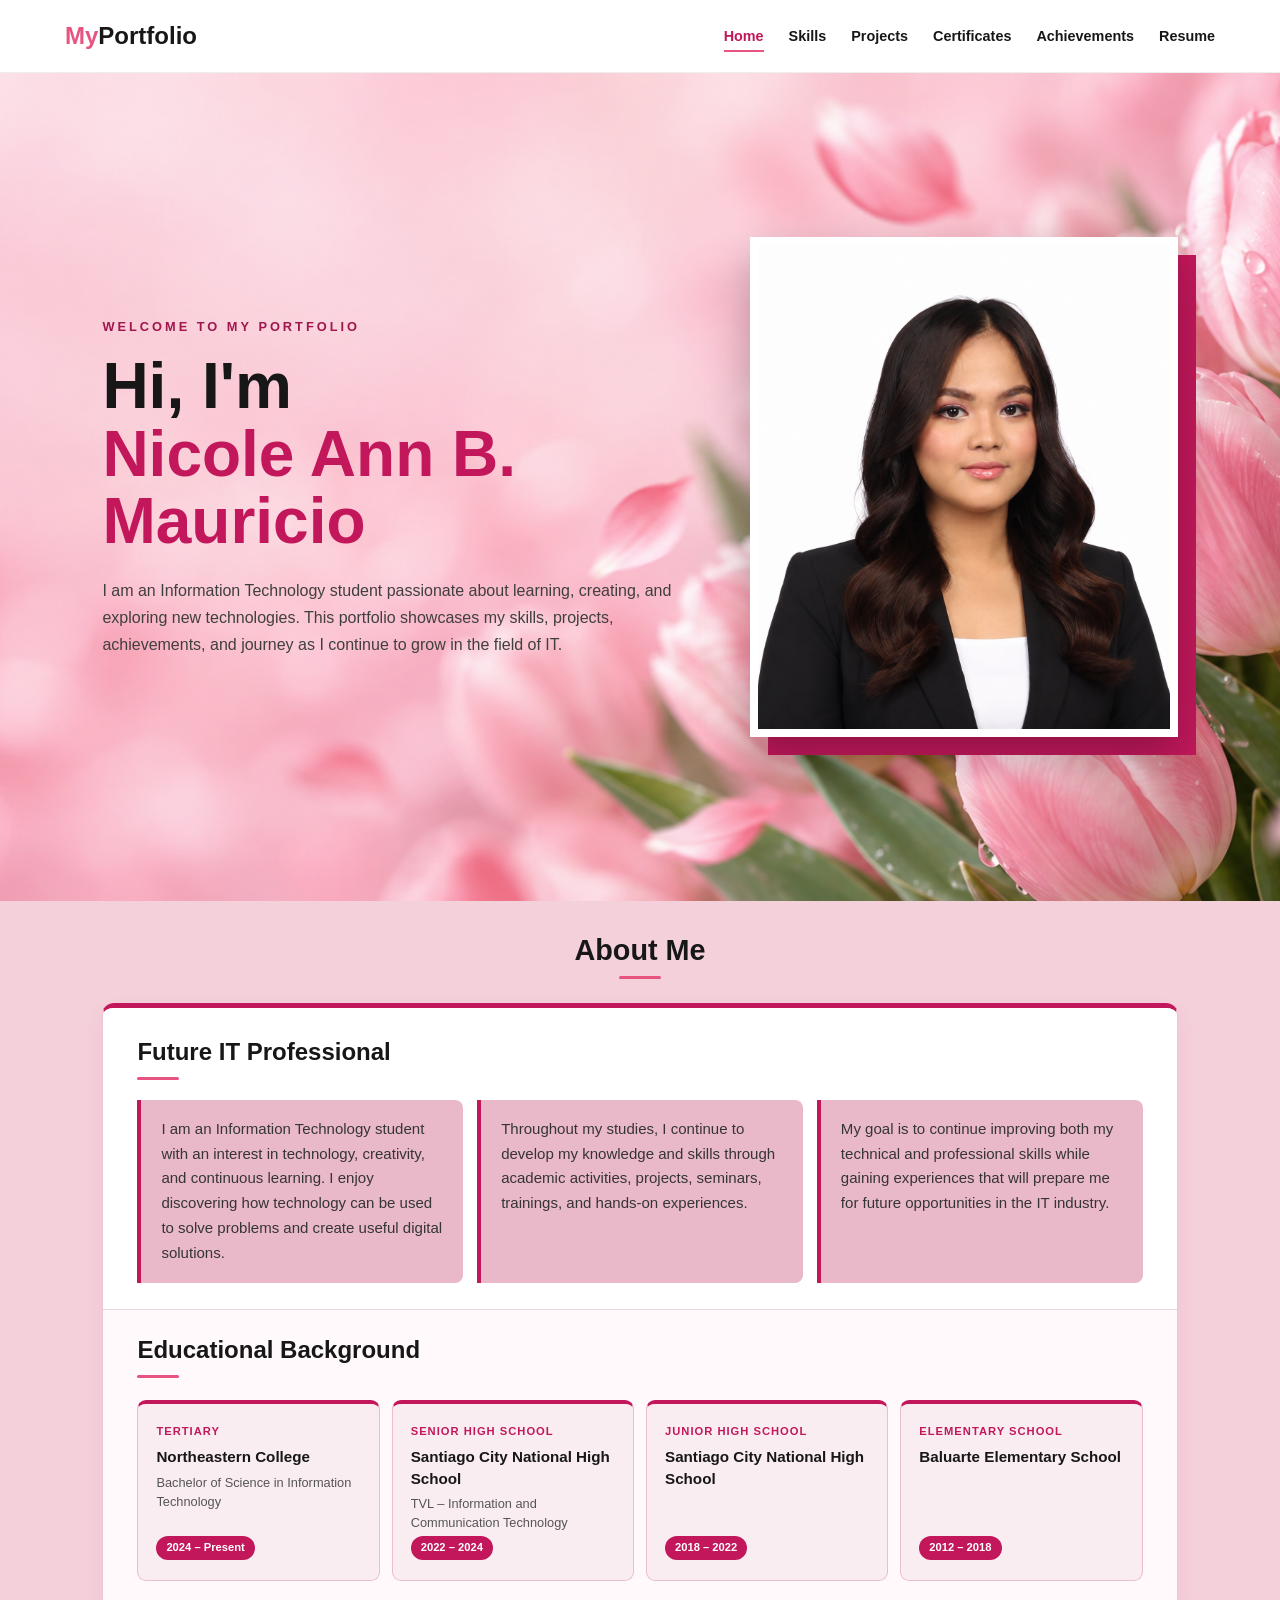
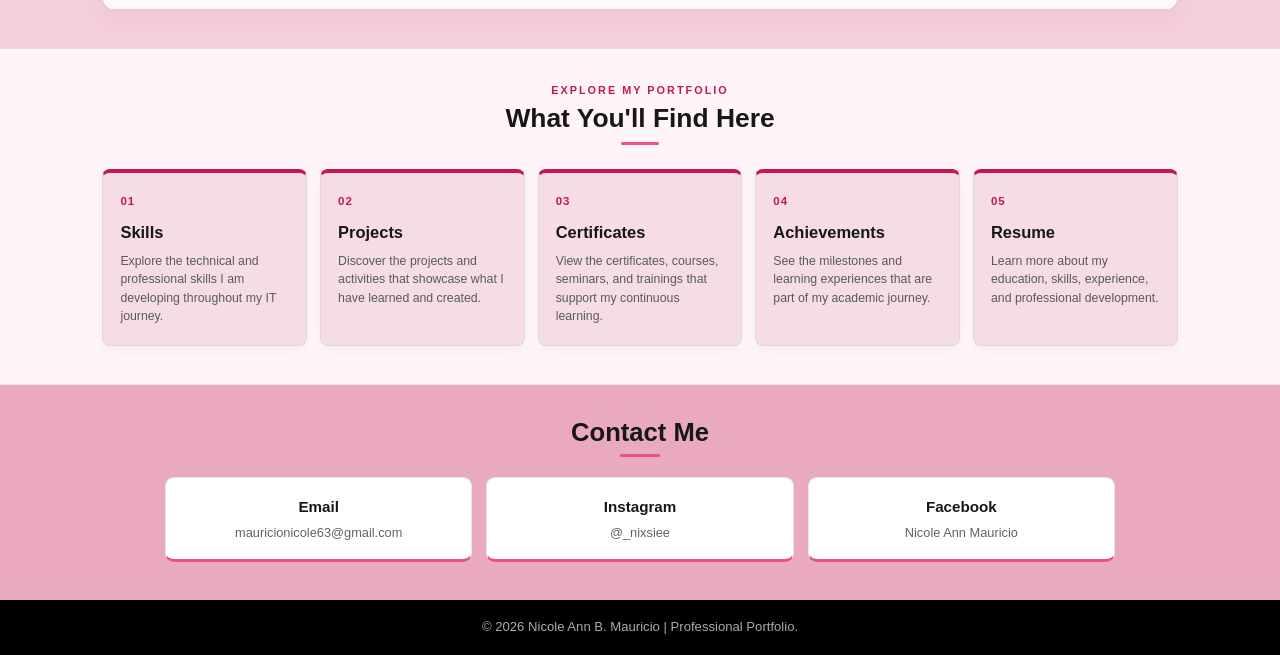
==== index.html @ e2ec1b5c "Add files via upload" ====
<!DOCTYPE html>
<html lang="en">

<head>
    <meta charset="UTF-8">
    <meta name="viewport" content="width=device-width, initial-scale=1.0">
    <title>Portfolio | Nicole Ann B. Mauricio</title>
    <link rel="stylesheet" href="css/index.css">
</head>

<body>

    <header>
        <nav class="navbar">

            <a href="index.html" class="logo">
                <span>My</span>Portfolio
            </a>

            <button
                class="hamburger"
                id="hamburger"
                type="button"
                aria-label="Open navigation menu"
                aria-expanded="false"
                aria-controls="navMenu"
            >
                ☰
            </button>

            <ul class="nav-links" id="navMenu">
                <li><a href="index.html" class="active">Home</a></li>
                <li><a href="skills.html">Skills</a></li>
                <li><a href="projects.html">Projects</a></li>
                <li><a href="certificates.html">Certificates</a></li>
                <li><a href="achievements.html">Achievements</a></li>
                <li><a href="resume.html">Resume</a></li>
            </ul>

        </nav>
    </header>

    <main>

        <section
            class="hero"
            style="background-image: url('images/tulips.png');"
        >

            <div class="hero-container">

                <div class="hero-content">

                    <p class="small-title">
                        WELCOME TO MY PORTFOLIO
                    </p>

                    <h1>
                        Hi, I'm
                        <span>Nicole Ann B. Mauricio</span>
                    </h1>

                    <p class="hero-introduction">
                        I am an Information Technology student
                        passionate about learning, creating, and
                        exploring new technologies. This portfolio
                        showcases my skills, projects, achievements,
                        and journey as I continue to grow in the
                        field of IT.
                    </p>

                </div>

                <div class="hero-photo">

                    <div class="profile-frame">

                        <img
                            src="images/profile.png"
                            alt="Profile photo"
                        >

                    </div>

                </div>

            </div>

        </section>

        <section class="home-about">

            <div class="section-heading">
                <h2>About Me</h2>
            </div>

            <div class="about-container">

                <div class="about-text">

                    <h3>Future IT Professional</h3>

                    <div class="about-description">

                        <p>
                            I am an Information Technology student with an
                            interest in technology, creativity, and continuous
                            learning. I enjoy discovering how technology can be
                            used to solve problems and create useful digital
                            solutions.
                        </p>

                        <p>
                            Throughout my studies, I continue to develop my
                            knowledge and skills through academic activities,
                            projects, seminars, trainings, and hands-on
                            experiences.
                        </p>

                        <p>
                            My goal is to continue improving both my technical
                            and professional skills while gaining experiences
                            that will prepare me for future opportunities in
                            the IT industry.
                        </p>

                    </div>

                </div>

                <div class="educational-background">

                    <h3>Educational Background</h3>

                    <div class="education-grid">

                        <div class="education-item">

                            <span class="year">
                                TERTIARY
                            </span>

                            <h4>
                                Northeastern College
                            </h4>

                            <p>
                                Bachelor of Science in
                                Information Technology
                            </p>

                            <span class="education-year">
                                2024 – Present
                            </span>

                        </div>

                        <div class="education-item">

                            <span class="year">
                                SENIOR HIGH SCHOOL
                            </span>

                            <h4>
                                Santiago City National High School
                            </h4>

                            <p>
                                TVL – Information and
                                Communication Technology
                            </p>

                            <span class="education-year">
                                2022 – 2024
                            </span>

                        </div>

                        <div class="education-item">

                            <span class="year">
                                JUNIOR HIGH SCHOOL
                            </span>

                            <h4>
                                Santiago City National High School
                            </h4>

                            <span class="education-year">
                                2018 – 2022
                            </span>

                        </div>

                        <div class="education-item">

                            <span class="year">
                                ELEMENTARY SCHOOL
                            </span>

                            <h4>
                                Baluarte Elementary School
                            </h4>

                            <span class="education-year">
                                2012 – 2018
                            </span>

                        </div>

                    </div>

                </div>

            </div>

        </section>

        <section class="home-overview">

            <div class="overview-heading">

                <p class="small-title">
                    EXPLORE MY PORTFOLIO
                </p>

                <h2>
                    What You'll Find Here
                </h2>

            </div>

            <div class="overview-container">

                <a
                    href="skills.html"
                    class="overview-card"
                >

                    <span class="overview-number">
                        01
                    </span>

                    <h3>
                        Skills
                    </h3>

                    <p>
                        Explore the technical and professional skills
                        I am developing throughout my IT journey.
                    </p>

                </a>

                <a
                    href="projects.html"
                    class="overview-card"
                >

                    <span class="overview-number">
                        02
                    </span>

                    <h3>
                        Projects
                    </h3>

                    <p>
                        Discover the projects and activities that
                        showcase what I have learned and created.
                    </p>

                </a>

                <a
                    href="certificates.html"
                    class="overview-card"
                >

                    <span class="overview-number">
                        03
                    </span>

                    <h3>
                        Certificates
                    </h3>

                    <p>
                        View the certificates, courses, seminars,
                        and trainings that support my continuous
                        learning.
                    </p>

                </a>

                <a
                    href="achievements.html"
                    class="overview-card"
                >

                    <span class="overview-number">
                        04
                    </span>

                    <h3>
                        Achievements
                    </h3>

                    <p>
                        See the milestones and learning experiences
                        that are part of my academic journey.
                    </p>

                </a>

                <a
                    href="resume.html"
                    class="overview-card"
                >

                    <span class="overview-number">
                        05
                    </span>

                    <h3>
                        Resume
                    </h3>

                    <p>
                        Learn more about my education, skills,
                        experience, and professional development.
                    </p>

                </a>

            </div>

        </section>

        <section class="home-contact">

            <div class="contact-heading">

                <h2>
                    Contact Me
                </h2>

            </div>

            <div class="contact-container">

                <a
                    href="mailto:mauricionicole63@gmail.com"
                    class="contact-card"
                >

                    <strong>
                        Email
                    </strong>

                    <span>
                        mauricionicole63@gmail.com
                    </span>

                </a>

                <a
                    href="https://www.instagram.com/_nixsiee/"
                    target="_blank"
                    rel="noopener noreferrer"
                    class="contact-card"
                >

                    <strong>
                        Instagram
                    </strong>

                    <span>
                        @_nixsiee
                    </span>

                </a>

                <a
                    href="https://www.facebook.com/"
                    target="_blank"
                    rel="noopener noreferrer"
                    class="contact-card"
                >

                    <strong>
                        Facebook
                    </strong>

                    <span>
                        Nicole Ann Mauricio
                    </span>

                </a>

            </div>

        </section>

    </main>

    <footer>

        <p>
            © 2026 Nicole Ann B. Mauricio | Professional Portfolio.
        </p>

    </footer>

    <script src="js/script.js"></script>

</body>

</html>
---- css/index.css ----
* {
    margin: 0;
    padding: 0;
    box-sizing: border-box;
}

html {
    scroll-behavior: smooth;
}

body {
    min-height: 100vh;
    display: flex;
    flex-direction: column;
    font-family: Arial, Helvetica, sans-serif;
    background: #FFFFFF;
    color: #171717;
    line-height: 1.7;
}

main {
    flex: 1;
}

a {
    color: inherit;
    text-decoration: none;
}

img {
    max-width: 100%;
}

header {
    position: sticky;
    top: 0;
    z-index: 9999;
    background: #FFFFFF;
    border-bottom: 1px solid #EEEEEE;
}

.navbar {
    width: 100%;
    max-width: 1200px;
    min-height: 72px;
    margin: 0 auto;
    padding: 0 25px;
    display: flex;
    justify-content: space-between;
    align-items: center;
    position: relative;
}

.logo {
    color: #171717;
    font-size: 1.5rem;
    font-weight: 800;
    white-space: nowrap;
}

.logo span {
    color: #E75480;
}

.nav-links {
    list-style: none;
    display: flex;
    align-items: center;
    gap: 25px;
}

.nav-links li {
    list-style: none;
}

.nav-links a {
    position: relative;
    color: #171717;
    font-size: 0.9rem;
    font-weight: 600;
    transition: color 0.3s ease;
}

.nav-links a:hover,
.nav-links a.active {
    color: #C2185B;
}

.nav-links a.active::after {
    content: "";
    position: absolute;
    left: 0;
    right: 0;
    bottom: -8px;
    height: 2px;
    background: #E75480;
}

.hamburger {
    display: none;
    position: relative;
    z-index: 10001;
    padding: 8px 10px;
    background: transparent;
    border: none;
    color: #171717;
    font-size: 30px;
    line-height: 1;
    cursor: pointer;
}

.hamburger:hover {
    color: #E75480;
}

.hero {
    min-height: calc(100vh - 72px);
    display: flex;
    align-items: center;
    padding: 60px 8%;
    position: relative;
    overflow: hidden;
    background-size: cover;
    background-position: center;
    background-repeat: no-repeat;
}

.hero-container {
    width: 100%;
    max-width: 1400px;
    margin: 0 auto;
    display: grid;
    grid-template-columns: minmax(0, 1.15fr) minmax(320px, 0.85fr);
    align-items: center;
    gap: 70px;
}

.hero-content {
    width: 100%;
    max-width: 700px;
}

.small-title {
    color: #9E174D;
    font-size: 0.8rem;
    font-weight: 800;
    letter-spacing: 3px;
    margin-bottom: 16px;
}

.hero h1 {
    color: #171717;
    font-size: clamp(3rem, 5vw, 5rem);
    line-height: 1.05;
}

.hero h1 span {
    display: block;
    color: #C2185B;
}

.hero-introduction {
    width: 100%;
    max-width: 600px;
    margin-top: 22px;
    color: #3F3F3F;
    font-size: 1rem;
    line-height: 1.7;
}

.hero-photo {
    width: 100%;
    display: flex;
    justify-content: flex-end;
    align-items: center;
}

.profile-frame {
    width: 100%;
    max-width: 430px;
    height: 500px;
    position: relative;
    z-index: 1;
}

.profile-frame::before {
    content: "";
    position: absolute;
    width: 100%;
    height: 100%;
    top: 18px;
    left: 18px;
    background: #C2185B;
    z-index: -1;
}

.profile-frame img {
    width: 100%;
    height: 100%;
    display: block;
    object-fit: cover;
    object-position: center;
    background: #FFFFFF;
    border: 8px solid #FFFFFF;
    box-shadow: 0 18px 40px rgba(0, 0, 0, 0.25);
}

.section-heading {
    max-width: 750px;
    margin: 0 auto 40px;
    text-align: center;
}

.section-heading > p:first-child {
    color: #E75480;
    font-size: 0.75rem;
    font-weight: 800;
    letter-spacing: 2px;
}

.section-heading h2 {
    color: #171717;
    font-size: 1.8rem;
    margin: 5px 0 12px;
}

.section-heading h2::after {
    content: "";
    display: block;
    width: 48px;
    height: 3px;
    margin: 10px auto 0;
    background: #E75480;
    border-radius: 10px;
}

.section-description {
    color: #6B6B6B;
}

.home-about,
.home-overview,
.home-contact {
    width: 100%;
    padding: 32px 8% 38px;
}

.home-about {
    background: #F4D0DB;
}

.home-about .section-heading {
    margin: 0 auto 24px;
}

.home-about .section-heading h2 {
    margin: 0;
    color: #171717;
    font-size: 1.8rem;
    line-height: 1.2;
}

.home-about .section-heading h2::after {
    width: 42px;
    height: 3px;
    margin: 8px auto 0;
}

.about-container {
    width: 100%;
    max-width: 1400px;
    margin: 0 auto;
    overflow: hidden;
    background: #FFFFFF;
    border: 1px solid #E8C8D4;
    border-top: 5px solid #C2185B;
    border-radius: 12px;
    box-shadow: 0 8px 22px rgba(194, 24, 91, 0.06);
}

.about-text {
    width: 100%;
    margin: 0;
    padding: 28px 34px 26px;
    background: #FFFFFF;
    border: none;
    border-radius: 0;
    box-shadow: none;
}

.about-text h3 {
    position: relative;
    margin: 0 0 20px;
    padding-bottom: 13px;
    color: #171717;
    font-size: 1.5rem;
    font-weight: 700;
    line-height: 1.3;
}

.about-text h3::after {
    content: "";
    position: absolute;
    left: 0;
    bottom: 0;
    width: 42px;
    height: 3px;
    background: #E75480;
    border-radius: 10px;
}

.about-description {
    width: 100%;
    display: grid;
    grid-template-columns: repeat(3, minmax(0, 1fr));
    gap: 14px;
    align-items: stretch;
}

.about-description p {
    width: 100%;
    min-width: 0;
    min-height: 132px;
    margin: 0;
    padding: 17px 20px;
    background: #E9B8C9;
    color: #353535;
    border-left: 4px solid #C2185B;
    border-radius: 0 8px 8px 0;
    font-size: 0.94rem;
    line-height: 1.65;
}

.educational-background {
    width: 100%;
    margin: 0;
    padding: 24px 34px 28px;
    background: #FFF9FB;
    border: none;
    border-top: 1px solid #E8D8DE;
    border-radius: 0;
    box-shadow: none;
}

.educational-background > h3 {
    position: relative;
    margin: 0 0 22px;
    padding-bottom: 13px;
    color: #171717;
    font-size: 1.5rem;
    font-weight: 700;
    line-height: 1.3;
}

.educational-background > h3::after {
    content: "";
    position: absolute;
    left: 0;
    bottom: 0;
    width: 42px;
    height: 3px;
    background: #E75480;
    border-radius: 10px;
}

.education-grid {
    width: 100%;
    display: grid;
    grid-template-columns: repeat(4, minmax(0, 1fr));
    gap: 12px;
}

.education-item {
    min-width: 0;
    min-height: 175px;
    padding: 20px 18px;
    display: flex;
    flex-direction: column;
    background: #FAEDF1;
    border: 1px solid #EABFCC;
    border-top: 4px solid #C2185B;
    border-radius: 9px;
    transition:
        transform 0.3s ease,
        border-color 0.3s ease,
        box-shadow 0.3s ease;
}

.education-item:hover {
    transform: translateY(-3px);
    background: #F7E1E8;
    border-color: #E75480;
    border-top-color: #C2185B;
    box-shadow: 0 8px 18px rgba(194, 24, 91, 0.08);
}

.education-item .year {
    display: block;
    margin: 0 0 7px;
    color: #C2185B;
    font-size: 0.7rem;
    font-weight: 800;
    letter-spacing: 1px;
    line-height: 1.4;
}

.education-item h4 {
    margin: 0 0 5px;
    color: #171717;
    font-size: 0.95rem;
    font-weight: 700;
    line-height: 1.4;
}

.education-item p {
    margin: 0 0 4px;
    color: #555555;
    font-size: 0.8rem;
    line-height: 1.5;
}

.education-item .education-year {
    display: inline-block;
    align-self: flex-start;
    margin-top: auto;
    padding: 4px 10px;
    background: #C2185B;
    color: #FFFFFF;
    border-radius: 20px;
    font-size: 0.7rem;
    font-weight: 700;
    line-height: 1.4;
}

.home-overview {
    background: #FFF4F7;
    border-top: 1px solid #E6E1E3;
    border-bottom: 1px solid #E6E1E3;
}

.overview-heading {
    max-width: 650px;
    margin: 0 auto 24px;
    text-align: center;
}

.overview-heading .small-title {
    margin-bottom: 3px;
    color: #C2185B;
    font-size: 0.68rem;
    font-weight: 800;
    letter-spacing: 2px;
}

.overview-heading h2 {
    margin: 0;
    color: #171717;
    font-size: 1.65rem;
    line-height: 1.2;
}

.overview-heading h2::after {
    content: "";
    display: block;
    width: 38px;
    height: 3px;
    margin: 8px auto 0;
    background: #E75480;
    border-radius: 10px;
}

.overview-heading > p:last-child {
    margin-top: 9px;
    color: #5C5C5C;
    font-size: 0.84rem;
    line-height: 1.5;
}

.overview-container {
    width: 100%;
    max-width: 1300px;
    margin: 0 auto;
    display: grid;
    grid-template-columns: repeat(5, minmax(0, 1fr));
    gap: 13px;
}

.overview-card {
    min-width: 0;
    min-height: 155px;
    padding: 19px 17px;
    display: flex;
    flex-direction: column;
    background: #F6DCE4;
    border: 1px solid #DDD8DA;
    border-top: 4px solid #C2185B;
    border-radius: 8px;
    box-shadow: 0 4px 12px rgba(0, 0, 0, 0.035);
    transition:
        transform 0.3s ease,
        box-shadow 0.3s ease,
        border-color 0.3s ease;
}

.overview-card:hover {
    transform: translateY(-4px);
    border-color: #D5A0B4;
    border-top-color: #9E174D;
    box-shadow: 0 8px 18px rgba(0, 0, 0, 0.08);
}

.overview-number {
    display: block;
    margin-bottom: 6px;
    color: #C2185B;
    font-size: 0.72rem;
    font-weight: 800;
    letter-spacing: 1px;
}

.overview-card h3 {
    margin: 0 0 6px;
    color: #171717;
    font-size: 1.03rem;
}

.overview-card p {
    margin: 0;
    color: #5A5A5A;
    font-size: 0.77rem;
    line-height: 1.5;
}

.home-contact {
    background: #E9A9BE;
}

.contact-heading {
    max-width: 750px;
    margin: 0 auto 20px;
    text-align: center;
}

.contact-heading h2 {
    color: #171717;
    margin: 0;
    font-size: 1.6rem;
    line-height: 1.2;
}

.contact-heading h2::after {
    content: "";
    display: block;
    width: 40px;
    height: 3px;
    margin: 7px auto;
    background: #E75480;
    border-radius: 10px;
}

.contact-heading .section-description {
    margin: 0;
    color: #6B6B6B;
    font-size: 0.88rem;
    line-height: 1.5;
}

.contact-container {
    width: 100%;
    max-width: 950px;
    margin: 0 auto;
    display: grid;
    grid-template-columns: repeat(3, 1fr);
    gap: 14px;
}

.contact-card {
    min-height: 85px;
    padding: 14px 16px;
    display: flex;
    flex-direction: column;
    justify-content: center;
    align-items: center;
    background: #FFFFFF;
    border: 1px solid #E5E5E5;
    border-bottom: 3px solid #E75480;
    border-radius: 9px;
    text-align: center;
    transition:
        transform 0.3s ease,
        border-color 0.3s ease,
        box-shadow 0.3s ease,
        background 0.3s ease;
}

.contact-card:hover {
    transform: translateY(-3px);
    background: #FFF9FB;
    border-color: #E75480;
    box-shadow: 0 7px 16px rgba(0, 0, 0, 0.07);
}

.contact-card strong {
    display: block;
    margin-bottom: 3px;
    color: #171717;
    font-size: 0.95rem;
}

.contact-card span {
    color: #626262;
    font-size: 0.8rem;
    overflow-wrap: anywhere;
}

footer {
    padding: 16px 8%;
    display: flex;
    justify-content: center;
    align-items: center;
    background: #000000;
    color: #AAAAAA;
    font-size: 0.82rem;
    text-align: center;
}

@media (max-width: 1100px) {
    .overview-container {
        max-width: 900px;
        grid-template-columns: repeat(3, 1fr);
    }

    .education-grid {
        grid-template-columns: repeat(2, minmax(0, 1fr));
    }
}

@media (max-width: 900px) {
    .hamburger {
        display: block;
    }

    .nav-links {
        display: none;
        position: absolute;
        top: 72px;
        left: 0;
        width: 100%;
        background: #FFFFFF;
        flex-direction: column;
        align-items: stretch;
        gap: 0;
        z-index: 10000;
        border-top: 1px solid #EEEEEE;
        box-shadow: 0 10px 20px rgba(0, 0, 0, 0.12);
    }

    .nav-links.show {
        display: flex;
    }

    .nav-links li {
        width: 100%;
    }

    .nav-links a {
        display: block;
        width: 100%;
        padding: 15px 25px;
        border-bottom: 1px solid #EEEEEE;
    }

    .nav-links a:hover,
    .nav-links a.active {
        padding-left: 32px;
        background: #FDE8EF;
        color: #C2185B;
    }

    .nav-links a.active::after {
        display: none;
    }

    .hero {
        min-height: auto;
        padding: 55px 7%;
    }

    .hero-container {
        grid-template-columns: 1fr;
        gap: 45px;
    }

    .hero-photo {
        justify-content: center;
    }

    .profile-frame {
        max-width: 380px;
        height: 440px;
    }

    .home-about,
    .home-overview,
    .home-contact {
        padding: 30px 6% 34px;
    }

    .overview-container {
        grid-template-columns: repeat(2, 1fr);
    }

    .contact-container {
        max-width: 700px;
    }
}

@media (max-width: 700px) {
    .about-description {
        grid-template-columns: 1fr;
    }

    .about-description p {
        min-height: auto;
    }

    .education-grid {
        grid-template-columns: 1fr;
    }
}

@media (max-width: 650px) {
    .navbar {
        padding: 0 20px;
    }

    .logo {
        font-size: 1.3rem;
    }

    .hero {
        padding: 50px 6%;
    }

    .hero-container {
        gap: 35px;
    }

    .small-title {
        font-size: 0.7rem;
        letter-spacing: 2px;
        margin-bottom: 12px;
    }

    .hero h1 {
        font-size: 2.8rem;
    }

    .hero-introduction {
        max-width: 100%;
        margin-top: 18px;
        font-size: 0.9rem;
        line-height: 1.6;
    }

    .hero-photo {
        justify-content: center;
        padding-right: 10px;
        padding-bottom: 10px;
    }

    .profile-frame {
        max-width: 300px;
        height: 350px;
    }

    .profile-frame::before {
        top: 10px;
        left: 10px;
    }

    .profile-frame img {
        border-width: 6px;
    }

    .home-about,
    .home-overview,
    .home-contact {
        padding: 27px 6% 30px;
    }

    .home-about .section-heading {
        margin-bottom: 18px;
    }

    .about-text {
        padding: 22px 20px;
    }

    .educational-background {
        padding: 22px 20px 24px;
    }

    .overview-container {
        grid-template-columns: 1fr;
    }

    .contact-container {
        grid-template-columns: 1fr;
    }
}
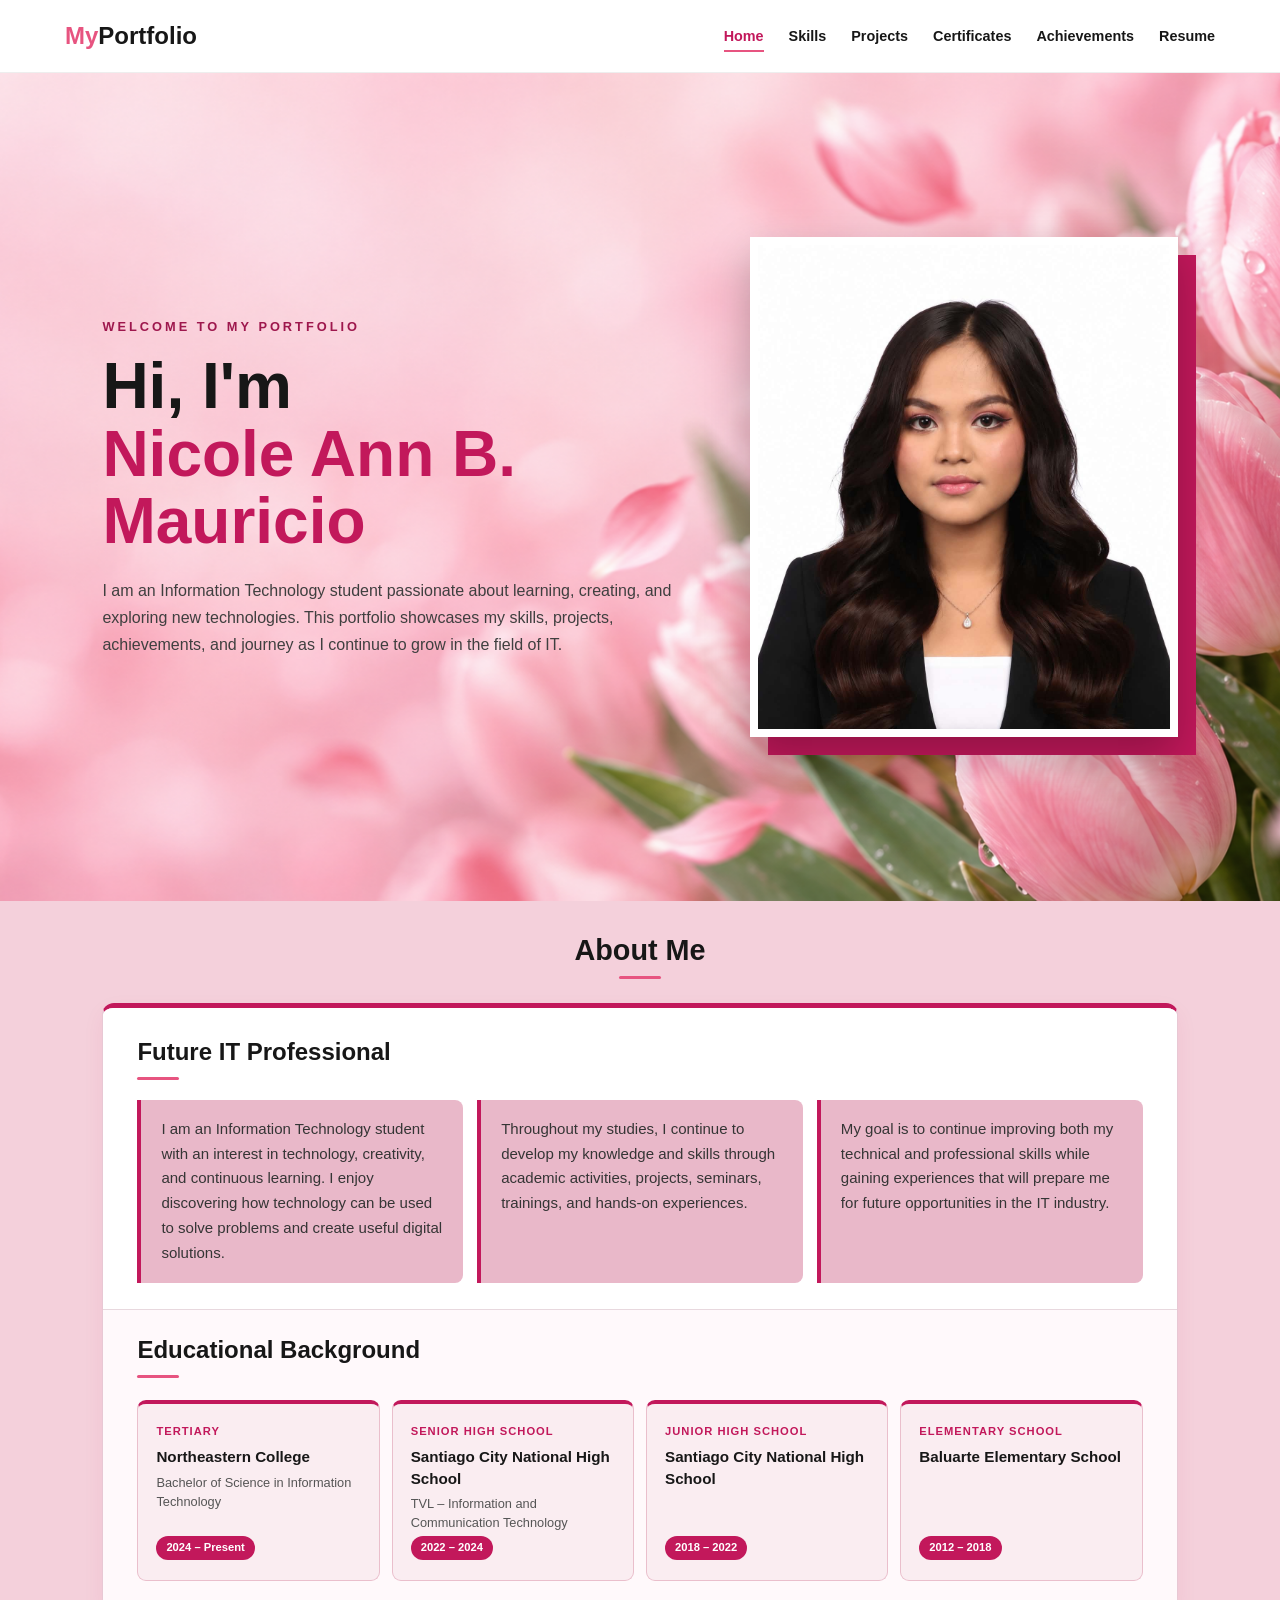
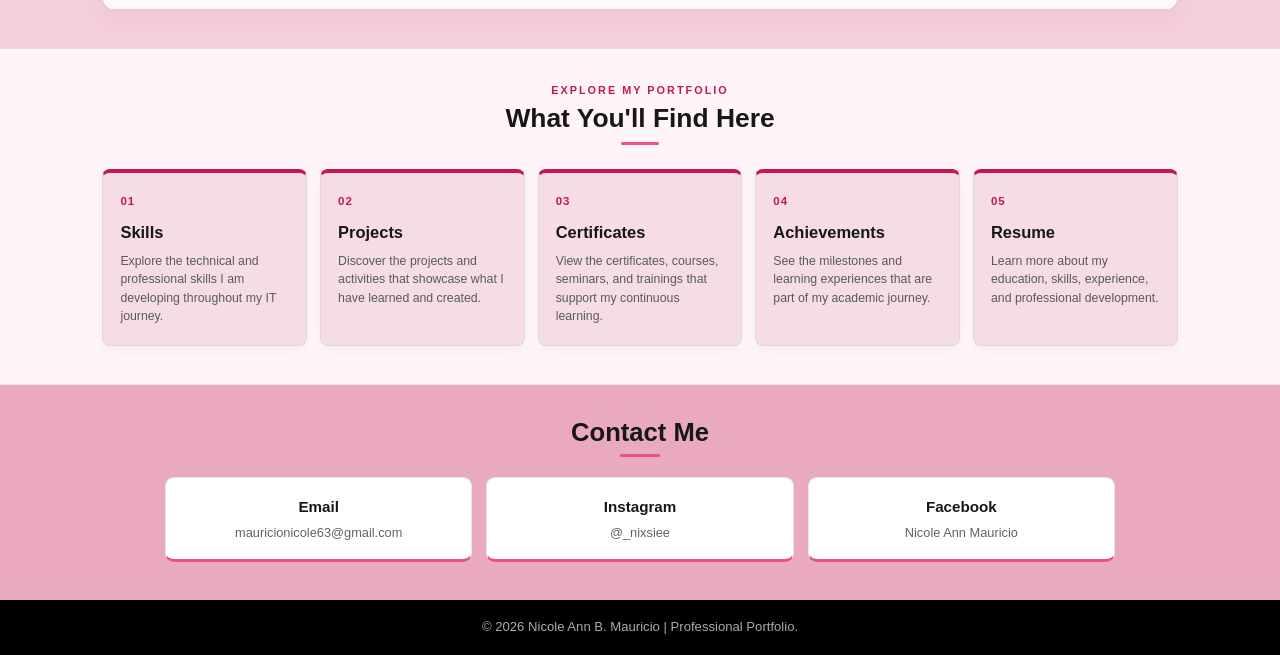
==== commit f90cd3b5: "Add files via upload" ====
--- a/index.html
+++ b/index.html
@@ -76,7 +76,7 @@
                     <div class="profile-frame">
 
                         <img
-                            src="images/profile.png"
+                            src="images/profile.jpg"
                             alt="Profile photo"
                         >
 
@@ -382,7 +382,7 @@
                 </a>
 
                 <a
-                    href="https://www.facebook.com/"
+                    href="https://www.facebook.com/nixsieee/"
                     target="_blank"
                     rel="noopener noreferrer"
                     class="contact-card"
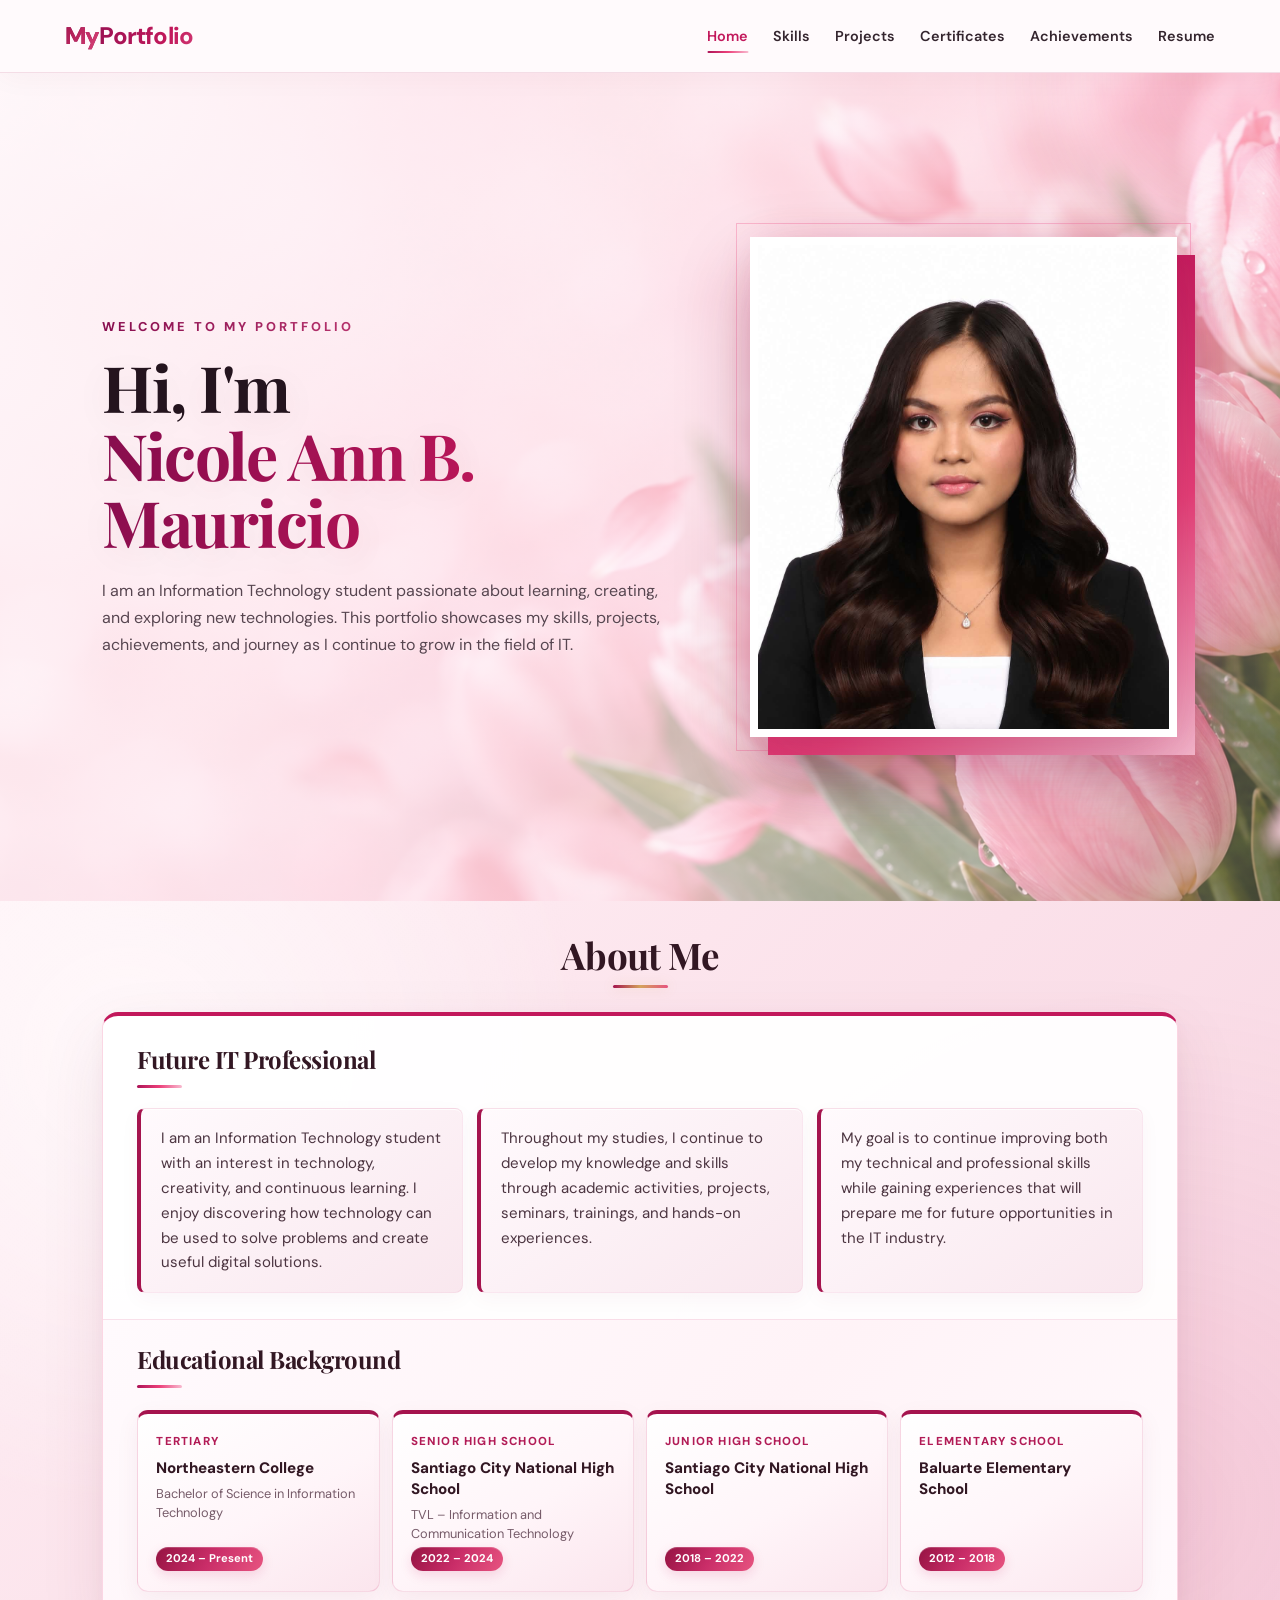
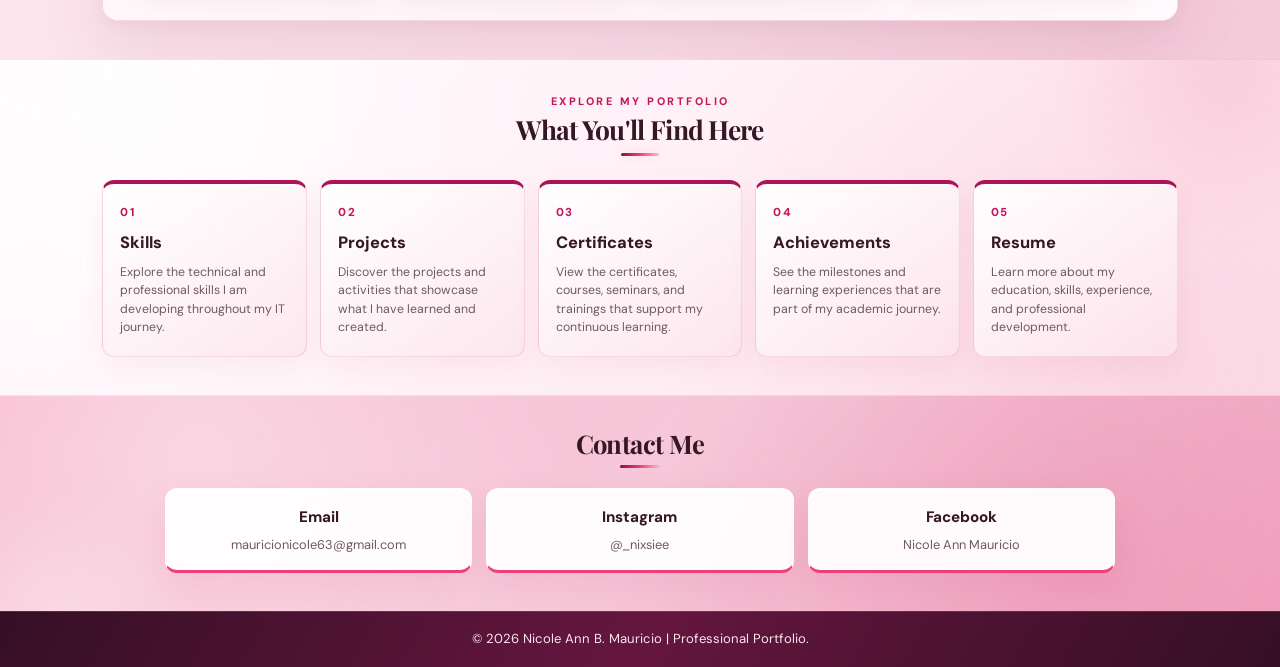
==== commit a8f121e3: "Add files via upload" ====
--- a/index.html
+++ b/index.html
@@ -1,419 +1,420 @@
-<!DOCTYPE html>
-<html lang="en">
-
-<head>
-    <meta charset="UTF-8">
-    <meta name="viewport" content="width=device-width, initial-scale=1.0">
-    <title>Portfolio | Nicole Ann B. Mauricio</title>
-    <link rel="stylesheet" href="css/index.css">
-</head>
-
-<body>
-
-    <header>
-        <nav class="navbar">
-
-            <a href="index.html" class="logo">
-                <span>My</span>Portfolio
-            </a>
-
-            <button
-                class="hamburger"
-                id="hamburger"
-                type="button"
-                aria-label="Open navigation menu"
-                aria-expanded="false"
-                aria-controls="navMenu"
-            >
-                ☰
-            </button>
-
-            <ul class="nav-links" id="navMenu">
-                <li><a href="index.html" class="active">Home</a></li>
-                <li><a href="skills.html">Skills</a></li>
-                <li><a href="projects.html">Projects</a></li>
-                <li><a href="certificates.html">Certificates</a></li>
-                <li><a href="achievements.html">Achievements</a></li>
-                <li><a href="resume.html">Resume</a></li>
-            </ul>
-
-        </nav>
-    </header>
-
-    <main>
-
-        <section
-            class="hero"
-            style="background-image: url('images/tulips.png');"
-        >
-
-            <div class="hero-container">
-
-                <div class="hero-content">
-
-                    <p class="small-title">
-                        WELCOME TO MY PORTFOLIO
-                    </p>
-
-                    <h1>
-                        Hi, I'm
-                        <span>Nicole Ann B. Mauricio</span>
-                    </h1>
-
-                    <p class="hero-introduction">
-                        I am an Information Technology student
-                        passionate about learning, creating, and
-                        exploring new technologies. This portfolio
-                        showcases my skills, projects, achievements,
-                        and journey as I continue to grow in the
-                        field of IT.
-                    </p>
-
-                </div>
-
-                <div class="hero-photo">
-
-                    <div class="profile-frame">
-
-                        <img
-                            src="images/profile.jpg"
-                            alt="Profile photo"
-                        >
-
-                    </div>
-
-                </div>
-
-            </div>
-
-        </section>
-
-        <section class="home-about">
-
-            <div class="section-heading">
-                <h2>About Me</h2>
-            </div>
-
-            <div class="about-container">
-
-                <div class="about-text">
-
-                    <h3>Future IT Professional</h3>
-
-                    <div class="about-description">
-
-                        <p>
-                            I am an Information Technology student with an
-                            interest in technology, creativity, and continuous
-                            learning. I enjoy discovering how technology can be
-                            used to solve problems and create useful digital
-                            solutions.
-                        </p>
-
-                        <p>
-                            Throughout my studies, I continue to develop my
-                            knowledge and skills through academic activities,
-                            projects, seminars, trainings, and hands-on
-                            experiences.
-                        </p>
-
-                        <p>
-                            My goal is to continue improving both my technical
-                            and professional skills while gaining experiences
-                            that will prepare me for future opportunities in
-                            the IT industry.
-                        </p>
-
-                    </div>
-
-                </div>
-
-                <div class="educational-background">
-
-                    <h3>Educational Background</h3>
-
-                    <div class="education-grid">
-
-                        <div class="education-item">
-
-                            <span class="year">
-                                TERTIARY
-                            </span>
-
-                            <h4>
-                                Northeastern College
-                            </h4>
-
-                            <p>
-                                Bachelor of Science in
-                                Information Technology
-                            </p>
-
-                            <span class="education-year">
-                                2024 – Present
-                            </span>
-
-                        </div>
-
-                        <div class="education-item">
-
-                            <span class="year">
-                                SENIOR HIGH SCHOOL
-                            </span>
-
-                            <h4>
-                                Santiago City National High School
-                            </h4>
-
-                            <p>
-                                TVL – Information and
-                                Communication Technology
-                            </p>
-
-                            <span class="education-year">
-                                2022 – 2024
-                            </span>
-
-                        </div>
-
-                        <div class="education-item">
-
-                            <span class="year">
-                                JUNIOR HIGH SCHOOL
-                            </span>
-
-                            <h4>
-                                Santiago City National High School
-                            </h4>
-
-                            <span class="education-year">
-                                2018 – 2022
-                            </span>
-
-                        </div>
-
-                        <div class="education-item">
-
-                            <span class="year">
-                                ELEMENTARY SCHOOL
-                            </span>
-
-                            <h4>
-                                Baluarte Elementary School
-                            </h4>
-
-                            <span class="education-year">
-                                2012 – 2018
-                            </span>
-
-                        </div>
-
-                    </div>
-
-                </div>
-
-            </div>
-
-        </section>
-
-        <section class="home-overview">
-
-            <div class="overview-heading">
-
-                <p class="small-title">
-                    EXPLORE MY PORTFOLIO
-                </p>
-
-                <h2>
-                    What You'll Find Here
-                </h2>
-
-            </div>
-
-            <div class="overview-container">
-
-                <a
-                    href="skills.html"
-                    class="overview-card"
-                >
-
-                    <span class="overview-number">
-                        01
-                    </span>
-
-                    <h3>
-                        Skills
-                    </h3>
-
-                    <p>
-                        Explore the technical and professional skills
-                        I am developing throughout my IT journey.
-                    </p>
-
-                </a>
-
-                <a
-                    href="projects.html"
-                    class="overview-card"
-                >
-
-                    <span class="overview-number">
-                        02
-                    </span>
-
-                    <h3>
-                        Projects
-                    </h3>
-
-                    <p>
-                        Discover the projects and activities that
-                        showcase what I have learned and created.
-                    </p>
-
-                </a>
-
-                <a
-                    href="certificates.html"
-                    class="overview-card"
-                >
-
-                    <span class="overview-number">
-                        03
-                    </span>
-
-                    <h3>
-                        Certificates
-                    </h3>
-
-                    <p>
-                        View the certificates, courses, seminars,
-                        and trainings that support my continuous
-                        learning.
-                    </p>
-
-                </a>
-
-                <a
-                    href="achievements.html"
-                    class="overview-card"
-                >
-
-                    <span class="overview-number">
-                        04
-                    </span>
-
-                    <h3>
-                        Achievements
-                    </h3>
-
-                    <p>
-                        See the milestones and learning experiences
-                        that are part of my academic journey.
-                    </p>
-
-                </a>
-
-                <a
-                    href="resume.html"
-                    class="overview-card"
-                >
-
-                    <span class="overview-number">
-                        05
-                    </span>
-
-                    <h3>
-                        Resume
-                    </h3>
-
-                    <p>
-                        Learn more about my education, skills,
-                        experience, and professional development.
-                    </p>
-
-                </a>
-
-            </div>
-
-        </section>
-
-        <section class="home-contact">
-
-            <div class="contact-heading">
-
-                <h2>
-                    Contact Me
-                </h2>
-
-            </div>
-
-            <div class="contact-container">
-
-                <a
-                    href="mailto:mauricionicole63@gmail.com"
-                    class="contact-card"
-                >
-
-                    <strong>
-                        Email
-                    </strong>
-
-                    <span>
-                        mauricionicole63@gmail.com
-                    </span>
-
-                </a>
-
-                <a
-                    href="https://www.instagram.com/_nixsiee/"
-                    target="_blank"
-                    rel="noopener noreferrer"
-                    class="contact-card"
-                >
-
-                    <strong>
-                        Instagram
-                    </strong>
-
-                    <span>
-                        @_nixsiee
-                    </span>
-
-                </a>
-
-                <a
-                    href="https://www.facebook.com/nixsieee/"
-                    target="_blank"
-                    rel="noopener noreferrer"
-                    class="contact-card"
-                >
-
-                    <strong>
-                        Facebook
-                    </strong>
-
-                    <span>
-                        Nicole Ann Mauricio
-                    </span>
-
-                </a>
-
-            </div>
-
-        </section>
-
-    </main>
-
-    <footer>
-
-        <p>
-            © 2026 Nicole Ann B. Mauricio | Professional Portfolio.
-        </p>
-
-    </footer>
-
-    <script src="js/script.js"></script>
-
-</body>
-
+<!DOCTYPE html>
+<html lang="en">
+
+<head>
+    <meta charset="UTF-8">
+    <meta name="viewport" content="width=device-width, initial-scale=1.0">
+    <title>Portfolio | Nicole Ann B. Mauricio</title>
+    <link rel="stylesheet" href="css/index.css">
+</head>
+
+<body>
+
+    <header>
+        <nav class="navbar">
+
+            <a href="index.html" class="logo">
+                <span>My</span>Portfolio
+            </a>
+
+            <button
+                class="hamburger"
+                id="hamburger"
+                type="button"
+                aria-label="Open navigation menu"
+                aria-expanded="false"
+                aria-controls="navMenu"
+            >
+                ☰
+            </button>
+
+            <ul class="nav-links" id="navMenu">
+                <li><a href="index.html" class="active">Home</a></li>
+                <li><a href="skills.html">Skills</a></li>
+                <li><a href="projects.html">Projects</a></li>
+                <li><a href="certificates.html">Certificates</a></li>
+                <li><a href="achievements.html">Achievements</a></li>
+                <li><a href="resume.html">Resume</a></li>
+            </ul>
+
+        </nav>
+    </header>
+
+    <main>
+
+        <section
+            class="hero"
+            style="background-image: url('images/tulips.png');"
+        >
+
+            <div class="hero-container">
+
+                <div class="hero-content">
+
+                    <p class="small-title">
+                        WELCOME TO MY PORTFOLIO
+                    </p>
+
+                    <h1>
+                        Hi, I'm
+                        <span>Nicole Ann B. Mauricio</span>
+                    </h1>
+
+                    <p class="hero-introduction">
+                        I am an Information Technology student
+                        passionate about learning, creating, and
+                        exploring new technologies. This portfolio
+                        showcases my skills, projects, achievements,
+                        and journey as I continue to grow in the
+                        field of IT.
+                    </p>
+
+                </div>
+
+                <div class="hero-photo">
+
+                    <div class="profile-frame">
+
+                        <img
+                            src="images/profile.jpg"
+                            alt="Profile photo"
+                        >
+
+                    </div>
+
+                </div>
+
+            </div>
+
+        </section>
+
+        <section class="home-about">
+
+            <div class="section-heading">
+                <h2>About Me</h2>
+            </div>
+
+            <div class="about-container">
+
+                <div class="about-text">
+
+                    <h3>Future IT Professional</h3>
+
+                    <div class="about-description">
+
+                        <p>
+                            I am an Information Technology student with an
+                            interest in technology, creativity, and continuous
+                            learning. I enjoy discovering how technology can be
+                            used to solve problems and create useful digital
+                            solutions.
+                        </p>
+
+                        <p>
+                            Throughout my studies, I continue to develop my
+                            knowledge and skills through academic activities,
+                            projects, seminars, trainings, and hands-on
+                            experiences.
+                        </p>
+
+                        <p>
+                            My goal is to continue improving both my technical
+                            and professional skills while gaining experiences
+                            that will prepare me for future opportunities in
+                            the IT industry.
+                        </p>
+
+                    </div>
+
+                </div>
+
+                <div class="educational-background">
+
+                    <h3>Educational Background</h3>
+
+                    <div class="education-grid">
+
+                        <div class="education-item">
+
+                            <span class="year">
+                                TERTIARY
+                            </span>
+
+                            <h4>
+                                Northeastern College
+                            </h4>
+
+                            <p>
+                                Bachelor of Science in
+                                Information Technology
+                            </p>
+
+                            <span class="education-year">
+                                2024 – Present
+                            </span>
+
+                        </div>
+
+                        <div class="education-item">
+
+                            <span class="year">
+                                SENIOR HIGH SCHOOL
+                            </span>
+
+                            <h4>
+                                Santiago City National High School
+                            </h4>
+
+                            <p>
+                                TVL – Information and
+                                Communication Technology
+                            </p>
+
+                            <span class="education-year">
+                                2022 – 2024
+                            </span>
+
+                        </div>
+
+                        <div class="education-item">
+
+                            <span class="year">
+                                JUNIOR HIGH SCHOOL
+                            </span>
+
+                            <h4>
+                                Santiago City National High School
+                            </h4>
+
+                            <span class="education-year">
+                                2018 – 2022
+                            </span>
+
+                        </div>
+
+                        <div class="education-item">
+
+                            <span class="year">
+                                ELEMENTARY SCHOOL
+                            </span>
+
+                            <h4>
+                                Baluarte Elementary School
+                            </h4>
+
+                            <span class="education-year">
+                                2012 – 2018
+                            </span>
+
+                        </div>
+
+                    </div>
+
+                </div>
+
+            </div>
+
+        </section>
+
+        <section class="home-overview">
+
+            <div class="overview-heading">
+
+                <p class="small-title">
+                    EXPLORE MY PORTFOLIO
+                </p>
+
+                <h2>
+                    What You'll Find Here
+                </h2>
+
+            </div>
+
+            <div class="overview-container">
+
+                <a
+                    href="skills.html"
+                    class="overview-card"
+                >
+
+                    <span class="overview-number">
+                        01
+                    </span>
+
+                    <h3>
+                        Skills
+                    </h3>
+
+                    <p>
+                        Explore the technical and professional skills
+                        I am developing throughout my IT journey.
+                    </p>
+
+                </a>
+
+                <a
+                    href="projects.html"
+                    class="overview-card"
+                >
+
+                    <span class="overview-number">
+                        02
+                    </span>
+
+                    <h3>
+                        Projects
+                    </h3>
+
+                    <p>
+                        Discover the projects and activities that
+                        showcase what I have learned and created.
+                    </p>
+
+                </a>
+
+                <a
+                    href="certificates.html"
+                    class="overview-card"
+                >
+
+                    <span class="overview-number">
+                        03
+                    </span>
+
+                    <h3>
+                        Certificates
+                    </h3>
+
+                    <p>
+                        View the certificates, courses, seminars,
+                        and trainings that support my continuous
+                        learning.
+                    </p>
+
+                </a>
+
+                <a
+                    href="achievements.html"
+                    class="overview-card"
+                >
+
+                    <span class="overview-number">
+                        04
+                    </span>
+
+                    <h3>
+                        Achievements
+                    </h3>
+
+                    <p>
+                        See the milestones and learning experiences
+                        that are part of my academic journey.
+                    </p>
+
+                </a>
+
+                <a
+                    href="resume.html"
+                    class="overview-card"
+                >
+
+                    <span class="overview-number">
+                        05
+                    </span>
+
+                    <h3>
+                        Resume
+                    </h3>
+
+                    <p>
+                        Learn more about my education, skills,
+                        experience, and professional development.
+                    </p>
+
+                </a>
+
+            </div>
+
+        </section>
+
+        <section class="home-contact">
+
+            <div class="contact-heading">
+
+                <h2>
+                    Contact Me
+                </h2>
+
+            </div>
+
+            <div class="contact-container">
+
+                <a
+                    href="mailto:mauricionicole63@gmail.com"
+                    class="contact-card"
+                >
+
+                    <strong>
+                        Email
+                    </strong>
+
+                    <span>
+                        mauricionicole63@gmail.com
+                    </span>
+
+                </a>
+
+                <a
+                    href="https://www.instagram.com/_nixsiee/"
+                    target="_blank"
+                    rel="noopener noreferrer"
+                    class="contact-card"
+                >
+
+                    <strong>
+                        Instagram
+                    </strong>
+
+                    <span>
+                        @_nixsiee
+                    </span>
+
+                </a>
+
+                <a
+                    href="https://www.facebook.com/nixsieee/"
+                    target="_blank"
+                    rel="noopener noreferrer"
+                    class="contact-card"
+                >
+
+                    <strong>
+                        Facebook
+                    </strong>
+
+                    <span>
+                        Nicole Ann Mauricio
+                    </span>
+
+                </a>
+
+            </div>
+
+        </section>
+
+    </main>
+
+    <footer>
+
+        <p>
+            © 2026 Nicole Ann B. Mauricio | Professional Portfolio.
+        </p>
+
+    </footer>
+
+    <script src="js/script.js"></script>
+
+    <script src="js/index.js" defer></script>
+</body>
+
 </html>
--- a/css/index.css
+++ b/css/index.css
@@ -1,811 +1,2592 @@
-* {
-    margin: 0;
-    padding: 0;
-    box-sizing: border-box;
-}
-
-html {
-    scroll-behavior: smooth;
-}
-
-body {
-    min-height: 100vh;
-    display: flex;
-    flex-direction: column;
-    font-family: Arial, Helvetica, sans-serif;
-    background: #FFFFFF;
-    color: #171717;
-    line-height: 1.7;
-}
-
-main {
-    flex: 1;
-}
-
-a {
-    color: inherit;
-    text-decoration: none;
-}
-
-img {
-    max-width: 100%;
-}
-
-header {
-    position: sticky;
-    top: 0;
-    z-index: 9999;
-    background: #FFFFFF;
-    border-bottom: 1px solid #EEEEEE;
-}
-
-.navbar {
-    width: 100%;
-    max-width: 1200px;
-    min-height: 72px;
-    margin: 0 auto;
-    padding: 0 25px;
-    display: flex;
-    justify-content: space-between;
-    align-items: center;
-    position: relative;
-}
-
-.logo {
-    color: #171717;
-    font-size: 1.5rem;
-    font-weight: 800;
-    white-space: nowrap;
-}
-
-.logo span {
-    color: #E75480;
-}
-
-.nav-links {
-    list-style: none;
-    display: flex;
-    align-items: center;
-    gap: 25px;
-}
-
-.nav-links li {
-    list-style: none;
-}
-
-.nav-links a {
-    position: relative;
-    color: #171717;
-    font-size: 0.9rem;
-    font-weight: 600;
-    transition: color 0.3s ease;
-}
-
-.nav-links a:hover,
-.nav-links a.active {
-    color: #C2185B;
-}
-
-.nav-links a.active::after {
-    content: "";
-    position: absolute;
-    left: 0;
-    right: 0;
-    bottom: -8px;
-    height: 2px;
-    background: #E75480;
-}
-
-.hamburger {
-    display: none;
-    position: relative;
-    z-index: 10001;
-    padding: 8px 10px;
-    background: transparent;
-    border: none;
-    color: #171717;
-    font-size: 30px;
-    line-height: 1;
-    cursor: pointer;
-}
-
-.hamburger:hover {
-    color: #E75480;
-}
-
-.hero {
-    min-height: calc(100vh - 72px);
-    display: flex;
-    align-items: center;
-    padding: 60px 8%;
-    position: relative;
-    overflow: hidden;
-    background-size: cover;
-    background-position: center;
-    background-repeat: no-repeat;
-}
-
-.hero-container {
-    width: 100%;
-    max-width: 1400px;
-    margin: 0 auto;
-    display: grid;
-    grid-template-columns: minmax(0, 1.15fr) minmax(320px, 0.85fr);
-    align-items: center;
-    gap: 70px;
-}
-
-.hero-content {
-    width: 100%;
-    max-width: 700px;
-}
-
-.small-title {
-    color: #9E174D;
-    font-size: 0.8rem;
-    font-weight: 800;
-    letter-spacing: 3px;
-    margin-bottom: 16px;
-}
-
-.hero h1 {
-    color: #171717;
-    font-size: clamp(3rem, 5vw, 5rem);
-    line-height: 1.05;
-}
-
-.hero h1 span {
-    display: block;
-    color: #C2185B;
-}
-
-.hero-introduction {
-    width: 100%;
-    max-width: 600px;
-    margin-top: 22px;
-    color: #3F3F3F;
-    font-size: 1rem;
-    line-height: 1.7;
-}
-
-.hero-photo {
-    width: 100%;
-    display: flex;
-    justify-content: flex-end;
-    align-items: center;
-}
-
-.profile-frame {
-    width: 100%;
-    max-width: 430px;
-    height: 500px;
-    position: relative;
-    z-index: 1;
-}
-
-.profile-frame::before {
-    content: "";
-    position: absolute;
-    width: 100%;
-    height: 100%;
-    top: 18px;
-    left: 18px;
-    background: #C2185B;
-    z-index: -1;
-}
-
-.profile-frame img {
-    width: 100%;
-    height: 100%;
-    display: block;
-    object-fit: cover;
-    object-position: center;
-    background: #FFFFFF;
-    border: 8px solid #FFFFFF;
-    box-shadow: 0 18px 40px rgba(0, 0, 0, 0.25);
-}
-
-.section-heading {
-    max-width: 750px;
-    margin: 0 auto 40px;
-    text-align: center;
-}
-
-.section-heading > p:first-child {
-    color: #E75480;
-    font-size: 0.75rem;
-    font-weight: 800;
-    letter-spacing: 2px;
-}
-
-.section-heading h2 {
-    color: #171717;
-    font-size: 1.8rem;
-    margin: 5px 0 12px;
-}
-
-.section-heading h2::after {
-    content: "";
-    display: block;
-    width: 48px;
-    height: 3px;
-    margin: 10px auto 0;
-    background: #E75480;
-    border-radius: 10px;
-}
-
-.section-description {
-    color: #6B6B6B;
-}
-
-.home-about,
-.home-overview,
-.home-contact {
-    width: 100%;
-    padding: 32px 8% 38px;
-}
-
-.home-about {
-    background: #F4D0DB;
-}
-
-.home-about .section-heading {
-    margin: 0 auto 24px;
-}
-
-.home-about .section-heading h2 {
-    margin: 0;
-    color: #171717;
-    font-size: 1.8rem;
-    line-height: 1.2;
-}
-
-.home-about .section-heading h2::after {
-    width: 42px;
-    height: 3px;
-    margin: 8px auto 0;
-}
-
-.about-container {
-    width: 100%;
-    max-width: 1400px;
-    margin: 0 auto;
-    overflow: hidden;
-    background: #FFFFFF;
-    border: 1px solid #E8C8D4;
-    border-top: 5px solid #C2185B;
-    border-radius: 12px;
-    box-shadow: 0 8px 22px rgba(194, 24, 91, 0.06);
-}
-
-.about-text {
-    width: 100%;
-    margin: 0;
-    padding: 28px 34px 26px;
-    background: #FFFFFF;
-    border: none;
-    border-radius: 0;
-    box-shadow: none;
-}
-
-.about-text h3 {
-    position: relative;
-    margin: 0 0 20px;
-    padding-bottom: 13px;
-    color: #171717;
-    font-size: 1.5rem;
-    font-weight: 700;
-    line-height: 1.3;
-}
-
-.about-text h3::after {
-    content: "";
-    position: absolute;
-    left: 0;
-    bottom: 0;
-    width: 42px;
-    height: 3px;
-    background: #E75480;
-    border-radius: 10px;
-}
-
-.about-description {
-    width: 100%;
-    display: grid;
-    grid-template-columns: repeat(3, minmax(0, 1fr));
-    gap: 14px;
-    align-items: stretch;
-}
-
-.about-description p {
-    width: 100%;
-    min-width: 0;
-    min-height: 132px;
-    margin: 0;
-    padding: 17px 20px;
-    background: #E9B8C9;
-    color: #353535;
-    border-left: 4px solid #C2185B;
-    border-radius: 0 8px 8px 0;
-    font-size: 0.94rem;
-    line-height: 1.65;
-}
-
-.educational-background {
-    width: 100%;
-    margin: 0;
-    padding: 24px 34px 28px;
-    background: #FFF9FB;
-    border: none;
-    border-top: 1px solid #E8D8DE;
-    border-radius: 0;
-    box-shadow: none;
-}
-
-.educational-background > h3 {
-    position: relative;
-    margin: 0 0 22px;
-    padding-bottom: 13px;
-    color: #171717;
-    font-size: 1.5rem;
-    font-weight: 700;
-    line-height: 1.3;
-}
-
-.educational-background > h3::after {
-    content: "";
-    position: absolute;
-    left: 0;
-    bottom: 0;
-    width: 42px;
-    height: 3px;
-    background: #E75480;
-    border-radius: 10px;
-}
-
-.education-grid {
-    width: 100%;
-    display: grid;
-    grid-template-columns: repeat(4, minmax(0, 1fr));
-    gap: 12px;
-}
-
-.education-item {
-    min-width: 0;
-    min-height: 175px;
-    padding: 20px 18px;
-    display: flex;
-    flex-direction: column;
-    background: #FAEDF1;
-    border: 1px solid #EABFCC;
-    border-top: 4px solid #C2185B;
-    border-radius: 9px;
-    transition:
-        transform 0.3s ease,
-        border-color 0.3s ease,
-        box-shadow 0.3s ease;
-}
-
-.education-item:hover {
-    transform: translateY(-3px);
-    background: #F7E1E8;
-    border-color: #E75480;
-    border-top-color: #C2185B;
-    box-shadow: 0 8px 18px rgba(194, 24, 91, 0.08);
-}
-
-.education-item .year {
-    display: block;
-    margin: 0 0 7px;
-    color: #C2185B;
-    font-size: 0.7rem;
-    font-weight: 800;
-    letter-spacing: 1px;
-    line-height: 1.4;
-}
-
-.education-item h4 {
-    margin: 0 0 5px;
-    color: #171717;
-    font-size: 0.95rem;
-    font-weight: 700;
-    line-height: 1.4;
-}
-
-.education-item p {
-    margin: 0 0 4px;
-    color: #555555;
-    font-size: 0.8rem;
-    line-height: 1.5;
-}
-
-.education-item .education-year {
-    display: inline-block;
-    align-self: flex-start;
-    margin-top: auto;
-    padding: 4px 10px;
-    background: #C2185B;
-    color: #FFFFFF;
-    border-radius: 20px;
-    font-size: 0.7rem;
-    font-weight: 700;
-    line-height: 1.4;
-}
-
-.home-overview {
-    background: #FFF4F7;
-    border-top: 1px solid #E6E1E3;
-    border-bottom: 1px solid #E6E1E3;
-}
-
-.overview-heading {
-    max-width: 650px;
-    margin: 0 auto 24px;
-    text-align: center;
-}
-
-.overview-heading .small-title {
-    margin-bottom: 3px;
-    color: #C2185B;
-    font-size: 0.68rem;
-    font-weight: 800;
-    letter-spacing: 2px;
-}
-
-.overview-heading h2 {
-    margin: 0;
-    color: #171717;
-    font-size: 1.65rem;
-    line-height: 1.2;
-}
-
-.overview-heading h2::after {
-    content: "";
-    display: block;
-    width: 38px;
-    height: 3px;
-    margin: 8px auto 0;
-    background: #E75480;
-    border-radius: 10px;
-}
-
-.overview-heading > p:last-child {
-    margin-top: 9px;
-    color: #5C5C5C;
-    font-size: 0.84rem;
-    line-height: 1.5;
-}
-
-.overview-container {
-    width: 100%;
-    max-width: 1300px;
-    margin: 0 auto;
-    display: grid;
-    grid-template-columns: repeat(5, minmax(0, 1fr));
-    gap: 13px;
-}
-
-.overview-card {
-    min-width: 0;
-    min-height: 155px;
-    padding: 19px 17px;
-    display: flex;
-    flex-direction: column;
-    background: #F6DCE4;
-    border: 1px solid #DDD8DA;
-    border-top: 4px solid #C2185B;
-    border-radius: 8px;
-    box-shadow: 0 4px 12px rgba(0, 0, 0, 0.035);
-    transition:
-        transform 0.3s ease,
-        box-shadow 0.3s ease,
-        border-color 0.3s ease;
-}
-
-.overview-card:hover {
-    transform: translateY(-4px);
-    border-color: #D5A0B4;
-    border-top-color: #9E174D;
-    box-shadow: 0 8px 18px rgba(0, 0, 0, 0.08);
-}
-
-.overview-number {
-    display: block;
-    margin-bottom: 6px;
-    color: #C2185B;
-    font-size: 0.72rem;
-    font-weight: 800;
-    letter-spacing: 1px;
-}
-
-.overview-card h3 {
-    margin: 0 0 6px;
-    color: #171717;
-    font-size: 1.03rem;
-}
-
-.overview-card p {
-    margin: 0;
-    color: #5A5A5A;
-    font-size: 0.77rem;
-    line-height: 1.5;
-}
-
-.home-contact {
-    background: #E9A9BE;
-}
-
-.contact-heading {
-    max-width: 750px;
-    margin: 0 auto 20px;
-    text-align: center;
-}
-
-.contact-heading h2 {
-    color: #171717;
-    margin: 0;
-    font-size: 1.6rem;
-    line-height: 1.2;
-}
-
-.contact-heading h2::after {
-    content: "";
-    display: block;
-    width: 40px;
-    height: 3px;
-    margin: 7px auto;
-    background: #E75480;
-    border-radius: 10px;
-}
-
-.contact-heading .section-description {
-    margin: 0;
-    color: #6B6B6B;
-    font-size: 0.88rem;
-    line-height: 1.5;
-}
-
-.contact-container {
-    width: 100%;
-    max-width: 950px;
-    margin: 0 auto;
-    display: grid;
-    grid-template-columns: repeat(3, 1fr);
-    gap: 14px;
-}
-
-.contact-card {
-    min-height: 85px;
-    padding: 14px 16px;
-    display: flex;
-    flex-direction: column;
-    justify-content: center;
-    align-items: center;
-    background: #FFFFFF;
-    border: 1px solid #E5E5E5;
-    border-bottom: 3px solid #E75480;
-    border-radius: 9px;
-    text-align: center;
-    transition:
-        transform 0.3s ease,
-        border-color 0.3s ease,
-        box-shadow 0.3s ease,
-        background 0.3s ease;
-}
-
-.contact-card:hover {
-    transform: translateY(-3px);
-    background: #FFF9FB;
-    border-color: #E75480;
-    box-shadow: 0 7px 16px rgba(0, 0, 0, 0.07);
-}
-
-.contact-card strong {
-    display: block;
-    margin-bottom: 3px;
-    color: #171717;
-    font-size: 0.95rem;
-}
-
-.contact-card span {
-    color: #626262;
-    font-size: 0.8rem;
-    overflow-wrap: anywhere;
-}
-
-footer {
-    padding: 16px 8%;
-    display: flex;
-    justify-content: center;
-    align-items: center;
-    background: #000000;
-    color: #AAAAAA;
-    font-size: 0.82rem;
-    text-align: center;
-}
-
-@media (max-width: 1100px) {
-    .overview-container {
-        max-width: 900px;
-        grid-template-columns: repeat(3, 1fr);
-    }
-
-    .education-grid {
-        grid-template-columns: repeat(2, minmax(0, 1fr));
-    }
-}
-
-@media (max-width: 900px) {
-    .hamburger {
-        display: block;
-    }
-
-    .nav-links {
-        display: none;
-        position: absolute;
-        top: 72px;
-        left: 0;
-        width: 100%;
-        background: #FFFFFF;
-        flex-direction: column;
-        align-items: stretch;
-        gap: 0;
-        z-index: 10000;
-        border-top: 1px solid #EEEEEE;
-        box-shadow: 0 10px 20px rgba(0, 0, 0, 0.12);
-    }
-
-    .nav-links.show {
-        display: flex;
-    }
-
-    .nav-links li {
-        width: 100%;
-    }
-
-    .nav-links a {
-        display: block;
-        width: 100%;
-        padding: 15px 25px;
-        border-bottom: 1px solid #EEEEEE;
-    }
-
-    .nav-links a:hover,
-    .nav-links a.active {
-        padding-left: 32px;
-        background: #FDE8EF;
-        color: #C2185B;
-    }
-
-    .nav-links a.active::after {
-        display: none;
-    }
-
-    .hero {
-        min-height: auto;
-        padding: 55px 7%;
-    }
-
-    .hero-container {
-        grid-template-columns: 1fr;
-        gap: 45px;
-    }
-
-    .hero-photo {
-        justify-content: center;
-    }
-
-    .profile-frame {
-        max-width: 380px;
-        height: 440px;
-    }
-
-    .home-about,
-    .home-overview,
-    .home-contact {
-        padding: 30px 6% 34px;
-    }
-
-    .overview-container {
-        grid-template-columns: repeat(2, 1fr);
-    }
-
-    .contact-container {
-        max-width: 700px;
-    }
-}
-
-@media (max-width: 700px) {
-    .about-description {
-        grid-template-columns: 1fr;
-    }
-
-    .about-description p {
-        min-height: auto;
-    }
-
-    .education-grid {
-        grid-template-columns: 1fr;
-    }
-}
-
-@media (max-width: 650px) {
-    .navbar {
-        padding: 0 20px;
-    }
-
-    .logo {
-        font-size: 1.3rem;
-    }
-
-    .hero {
-        padding: 50px 6%;
-    }
-
-    .hero-container {
-        gap: 35px;
-    }
-
-    .small-title {
-        font-size: 0.7rem;
-        letter-spacing: 2px;
-        margin-bottom: 12px;
-    }
-
-    .hero h1 {
-        font-size: 2.8rem;
-    }
-
-    .hero-introduction {
-        max-width: 100%;
-        margin-top: 18px;
-        font-size: 0.9rem;
-        line-height: 1.6;
-    }
-
-    .hero-photo {
-        justify-content: center;
-        padding-right: 10px;
-        padding-bottom: 10px;
-    }
-
-    .profile-frame {
-        max-width: 300px;
-        height: 350px;
-    }
-
-    .profile-frame::before {
-        top: 10px;
-        left: 10px;
-    }
-
-    .profile-frame img {
-        border-width: 6px;
-    }
-
-    .home-about,
-    .home-overview,
-    .home-contact {
-        padding: 27px 6% 30px;
-    }
-
-    .home-about .section-heading {
-        margin-bottom: 18px;
-    }
-
-    .about-text {
-        padding: 22px 20px;
-    }
-
-    .educational-background {
-        padding: 22px 20px 24px;
-    }
-
-    .overview-container {
-        grid-template-columns: 1fr;
-    }
-
-    .contact-container {
-        grid-template-columns: 1fr;
-    }
+@import url('https://fonts.googleapis.com/css2?family=DM+Sans:wght@400;500;600;700;800&family=Playfair+Display:wght@500;600;700;800&display=swap');
+
+:root {
+    --primary: #c2185b;
+    --primary-light: #e75480;
+    --primary-dark: #8e1245;
+    --pink-soft: #fff0f5;
+    --pink-medium: #f8d9e5;
+    --pink-glow: rgba(231, 84, 128, 0.2);
+    --white: #ffffff;
+    --text: #231820;
+    --muted: #665b63;
+    --border: rgba(194, 24, 91, 0.14);
+    --shadow: 0 12px 35px rgba(117, 36, 71, 0.09);
+    --shadow-hover: 0 22px 48px rgba(117, 36, 71, 0.18);
+    --ease: cubic-bezier(0.22, 1, 0.36, 1);
+}
+
+* {
+    margin: 0;
+    padding: 0;
+    box-sizing: border-box;
+}
+
+html {
+    scroll-behavior: smooth;
+}
+
+body {
+    min-height: 100vh;
+    display: flex;
+    flex-direction: column;
+    font-family: "DM Sans", Arial, sans-serif;
+    background: var(--white);
+    color: var(--text);
+    line-height: 1.7;
+    -webkit-font-smoothing: antialiased;
+    overflow-x: hidden;
+}
+
+main {
+    flex: 1;
+}
+
+a {
+    color: inherit;
+    text-decoration: none;
+}
+
+img {
+    max-width: 100%;
+}
+
+::selection {
+    background: #f2a7c2;
+    color: #66102f;
+}
+
+header {
+    position: sticky;
+    top: 0;
+    z-index: 9999;
+    background: rgba(255, 255, 255, 0.94);
+    border-bottom: 1px solid var(--border);
+    backdrop-filter: blur(18px);
+    -webkit-backdrop-filter: blur(18px);
+    transition: background 0.4s ease, box-shadow 0.4s ease;
+}
+
+header.premium-scrolled {
+    background: rgba(255, 250, 252, 0.97);
+    box-shadow: 0 12px 35px rgba(113, 29, 63, 0.12);
+}
+
+.navbar {
+    width: 100%;
+    max-width: 1200px;
+    min-height: 72px;
+    margin: 0 auto;
+    padding: 0 25px;
+    display: flex;
+    justify-content: space-between;
+    align-items: center;
+    position: relative;
+}
+
+.logo {
+    color: var(--text);
+    font-size: 1.5rem;
+    font-weight: 800;
+    white-space: nowrap;
+    letter-spacing: -0.8px;
+    transition: color 0.3s ease, text-shadow 0.3s ease;
+}
+
+.logo span {
+    color: var(--primary);
+}
+
+.logo:hover {
+    text-shadow: 0 0 18px var(--pink-glow);
+}
+
+.nav-links {
+    list-style: none;
+    display: flex;
+    align-items: center;
+    gap: 25px;
+}
+
+.nav-links li {
+    list-style: none;
+}
+
+.nav-links a {
+    position: relative;
+    color: #34252e;
+    font-size: 0.9rem;
+    font-weight: 600;
+    transition: color 0.3s ease;
+}
+
+.nav-links a::before {
+    content: "";
+    position: absolute;
+    left: 50%;
+    bottom: -8px;
+    width: 0;
+    height: 2px;
+    border-radius: 20px;
+    background: linear-gradient(
+        90deg,
+        var(--primary),
+        #ff8bad
+    );
+    transform: translateX(-50%);
+    transition: width 0.4s var(--ease);
+}
+
+.nav-links a:hover,
+.nav-links a.active {
+    color: var(--primary);
+}
+
+.nav-links a:hover::before,
+.nav-links a.active::before {
+    width: 100%;
+}
+
+.hamburger {
+    display: none;
+    position: relative;
+    z-index: 10001;
+    padding: 8px 10px;
+    background: transparent;
+    border: none;
+    color: var(--text);
+    font-size: 30px;
+    line-height: 1;
+    cursor: pointer;
+    transition: color 0.3s ease, transform 0.3s ease;
+}
+
+.hamburger:hover {
+    color: var(--primary);
+    transform: scale(1.08);
+}
+
+.hero {
+    min-height: calc(100vh - 72px);
+    display: flex;
+    align-items: center;
+    padding: 60px 8%;
+    position: relative;
+    overflow: hidden;
+    background-size: cover;
+    background-position: center;
+    background-repeat: no-repeat;
+    isolation: isolate;
+}
+
+.hero::before {
+    content: "";
+    position: absolute;
+    inset: 0;
+    z-index: -1;
+    background: linear-gradient(
+        100deg,
+        rgba(255, 250, 252, 0.84),
+        rgba(255, 239, 246, 0.55),
+        rgba(255, 255, 255, 0.24)
+    );
+    pointer-events: none;
+}
+
+.hero::after {
+    content: "";
+    position: absolute;
+    width: 450px;
+    height: 450px;
+    top: -220px;
+    right: -180px;
+    z-index: -1;
+    border-radius: 50%;
+    background: radial-gradient(
+        circle,
+        rgba(255, 146, 186, 0.22),
+        transparent 70%
+    );
+    filter: blur(35px);
+    animation: ambientGlow 9s ease-in-out infinite alternate;
+    pointer-events: none;
+}
+
+.hero-container {
+    width: 100%;
+    max-width: 1400px;
+    margin: 0 auto;
+    display: grid;
+    grid-template-columns: minmax(0, 1.15fr) minmax(320px, 0.85fr);
+    align-items: center;
+    gap: 70px;
+}
+
+.hero-content {
+    width: 100%;
+    max-width: 700px;
+}
+
+.small-title {
+    color: var(--primary-dark);
+    font-size: 0.8rem;
+    font-weight: 800;
+    letter-spacing: 3px;
+    margin-bottom: 16px;
+}
+
+.hero .small-title {
+    background: linear-gradient(
+        90deg,
+        var(--primary-dark),
+        var(--primary-light)
+    );
+    background-clip: text;
+    -webkit-background-clip: text;
+    -webkit-text-fill-color: transparent;
+}
+
+.hero h1 {
+    color: #24141e;
+    font-family: "Playfair Display", Georgia, serif;
+    font-size: clamp(3rem, 5vw, 5rem);
+    font-weight: 700;
+    line-height: 1.05;
+    letter-spacing: -1.5px;
+}
+
+.hero h1 span {
+    display: block;
+    color: var(--primary);
+    background: linear-gradient(
+        120deg,
+        #8e1245,
+        #c2185b,
+        #e75480,
+        #9f174c
+    );
+    background-size: 200% auto;
+    background-clip: text;
+    -webkit-background-clip: text;
+    -webkit-text-fill-color: transparent;
+    animation: gradientFlow 8s ease infinite;
+}
+
+.hero-introduction {
+    width: 100%;
+    max-width: 600px;
+    margin-top: 22px;
+    color: #51414b;
+    font-size: 1rem;
+    line-height: 1.7;
+}
+
+.hero-photo {
+    width: 100%;
+    display: flex;
+    justify-content: flex-end;
+    align-items: center;
+}
+
+.profile-frame {
+    width: 100%;
+    max-width: 430px;
+    height: 500px;
+    position: relative;
+    z-index: 1;
+    animation: profileFloat 7s ease-in-out infinite;
+}
+
+.profile-frame::before {
+    content: "";
+    position: absolute;
+    width: 100%;
+    height: 100%;
+    top: 18px;
+    left: 18px;
+    background: linear-gradient(
+        145deg,
+        #a91551,
+        #e75480,
+        #f6a5c1
+    );
+    z-index: -1;
+    box-shadow: 0 15px 45px rgba(194, 24, 91, 0.25);
+    transition: box-shadow 0.5s ease;
+}
+
+.profile-frame img {
+    width: 100%;
+    height: 100%;
+    display: block;
+    object-fit: cover;
+    object-position: center;
+    background: var(--white);
+    border: 8px solid var(--white);
+    box-shadow:
+        0 20px 50px rgba(91, 24, 53, 0.2),
+        0 0 35px rgba(231, 84, 128, 0.08);
+    transition:
+        filter 0.6s ease,
+        box-shadow 0.6s ease;
+}
+
+.profile-frame:hover img {
+    filter: brightness(1.04) saturate(1.08);
+    box-shadow:
+        0 30px 65px rgba(91, 24, 53, 0.28),
+        0 0 45px rgba(231, 84, 128, 0.18);
+}
+
+.section-heading {
+    max-width: 750px;
+    margin: 0 auto 40px;
+    text-align: center;
+}
+
+.section-heading > p:first-child {
+    color: var(--primary-light);
+    font-size: 0.75rem;
+    font-weight: 800;
+    letter-spacing: 2px;
+}
+
+.section-heading h2 {
+    color: var(--text);
+    font-family: "Playfair Display", Georgia, serif;
+    font-size: 1.8rem;
+    margin: 5px 0 12px;
+}
+
+.section-heading h2::after {
+    content: "";
+    display: block;
+    width: 48px;
+    height: 3px;
+    margin: 10px auto 0;
+    background: linear-gradient(
+        90deg,
+        var(--primary),
+        #ff9cbd
+    );
+    border-radius: 10px;
+}
+
+.section-description {
+    color: var(--muted);
+}
+
+.home-about,
+.home-overview,
+.home-contact {
+    width: 100%;
+    padding: 32px 8% 38px;
+}
+
+.home-about {
+    background: linear-gradient(
+        135deg,
+        #f9dce7,
+        #fff0f5 55%,
+        #f6c9d9
+    );
+}
+
+.home-about .section-heading {
+    margin: 0 auto 24px;
+}
+
+.home-about .section-heading h2 {
+    margin: 0;
+    color: var(--text);
+    font-size: 1.8rem;
+    line-height: 1.2;
+}
+
+.home-about .section-heading h2::after {
+    width: 42px;
+    height: 3px;
+    margin: 8px auto 0;
+}
+
+.about-container {
+    width: 100%;
+    max-width: 1400px;
+    margin: 0 auto;
+    overflow: hidden;
+    background: rgba(255, 255, 255, 0.96);
+    border: 1px solid rgba(194, 24, 91, 0.14);
+    border-top: 5px solid var(--primary);
+    border-radius: 12px;
+    box-shadow: var(--shadow);
+    transition:
+        box-shadow 0.5s ease,
+        border-color 0.5s ease;
+}
+
+.about-container:hover {
+    box-shadow: var(--shadow-hover);
+    border-color: rgba(194, 24, 91, 0.24);
+}
+
+.about-text {
+    width: 100%;
+    margin: 0;
+    padding: 28px 34px 26px;
+    background: transparent;
+    border: none;
+    border-radius: 0;
+    box-shadow: none;
+}
+
+.about-text h3,
+.educational-background > h3 {
+    position: relative;
+    margin: 0 0 20px;
+    padding-bottom: 13px;
+    color: var(--text);
+    font-family: "Playfair Display", Georgia, serif;
+    font-size: 1.5rem;
+    font-weight: 700;
+    line-height: 1.3;
+}
+
+.about-text h3::after,
+.educational-background > h3::after {
+    content: "";
+    position: absolute;
+    left: 0;
+    bottom: 0;
+    width: 42px;
+    height: 3px;
+    background: linear-gradient(
+        90deg,
+        var(--primary),
+        #ff9cbd
+    );
+    border-radius: 10px;
+}
+
+.about-description {
+    width: 100%;
+    display: grid;
+    grid-template-columns: repeat(3, minmax(0, 1fr));
+    gap: 14px;
+    align-items: stretch;
+}
+
+.about-description p {
+    width: 100%;
+    min-width: 0;
+    min-height: 132px;
+    margin: 0;
+    padding: 17px 20px;
+    background: linear-gradient(
+        145deg,
+        #fff2f7,
+        #f8dce7
+    );
+    color: #493640;
+    border-left: 4px solid var(--primary);
+    border-radius: 0 8px 8px 0;
+    font-size: 0.94rem;
+    line-height: 1.65;
+    transition:
+        background 0.4s ease,
+        box-shadow 0.4s ease,
+        border-color 0.4s ease;
+}
+
+.about-description p:hover {
+    background: linear-gradient(
+        145deg,
+        #fff8fb,
+        #f9e5ed
+    );
+    border-left-color: var(--primary-light);
+    box-shadow: 0 10px 25px rgba(194, 24, 91, 0.1);
+}
+
+.educational-background {
+    width: 100%;
+    margin: 0;
+    padding: 24px 34px 28px;
+    background: linear-gradient(
+        135deg,
+        #fffafd,
+        #fff3f7
+    );
+    border: none;
+    border-top: 1px solid var(--border);
+    border-radius: 0;
+    box-shadow: none;
+}
+
+.educational-background > h3 {
+    margin-bottom: 22px;
+}
+
+.education-grid {
+    width: 100%;
+    display: grid;
+    grid-template-columns: repeat(4, minmax(0, 1fr));
+    gap: 12px;
+}
+
+.education-item {
+    min-width: 0;
+    min-height: 175px;
+    padding: 20px 18px;
+    display: flex;
+    flex-direction: column;
+    background: linear-gradient(
+        145deg,
+        #fffafd,
+        #fce8f0
+    );
+    border: 1px solid #edc5d4;
+    border-top: 4px solid var(--primary);
+    border-radius: 9px;
+    box-shadow: 0 5px 18px rgba(194, 24, 91, 0.04);
+    transition:
+        transform 0.4s var(--ease),
+        background 0.4s ease,
+        border-color 0.4s ease,
+        box-shadow 0.4s ease;
+}
+
+.education-item:hover {
+    transform: translateY(-6px);
+    background: #fff8fb;
+    border-color: var(--primary-light);
+    box-shadow: var(--shadow-hover);
+}
+
+.education-item .year {
+    display: block;
+    margin: 0 0 7px;
+    color: var(--primary);
+    font-size: 0.7rem;
+    font-weight: 800;
+    letter-spacing: 1px;
+    line-height: 1.4;
+}
+
+.education-item h4 {
+    margin: 0 0 5px;
+    color: var(--text);
+    font-size: 0.95rem;
+    font-weight: 700;
+    line-height: 1.4;
+}
+
+.education-item p {
+    margin: 0 0 4px;
+    color: var(--muted);
+    font-size: 0.8rem;
+    line-height: 1.5;
+}
+
+.education-item .education-year {
+    display: inline-block;
+    align-self: flex-start;
+    margin-top: auto;
+    padding: 4px 10px;
+    background: linear-gradient(
+        120deg,
+        var(--primary-dark),
+        var(--primary-light)
+    );
+    color: var(--white);
+    border-radius: 20px;
+    font-size: 0.7rem;
+    font-weight: 700;
+    line-height: 1.4;
+}
+
+.home-overview {
+    background: linear-gradient(
+        135deg,
+        #fffafd,
+        #fff0f5,
+        #fff8fb
+    );
+    border-top: 1px solid var(--border);
+    border-bottom: 1px solid var(--border);
+}
+
+.overview-heading {
+    max-width: 650px;
+    margin: 0 auto 24px;
+    text-align: center;
+}
+
+.overview-heading .small-title {
+    margin-bottom: 3px;
+    color: var(--primary);
+    font-size: 0.68rem;
+    font-weight: 800;
+    letter-spacing: 2px;
+}
+
+.overview-heading h2 {
+    margin: 0;
+    color: var(--text);
+    font-family: "Playfair Display", Georgia, serif;
+    font-size: 1.65rem;
+    line-height: 1.2;
+}
+
+.overview-heading h2::after {
+    content: "";
+    display: block;
+    width: 38px;
+    height: 3px;
+    margin: 8px auto 0;
+    background: linear-gradient(
+        90deg,
+        var(--primary),
+        #ff9cbd
+    );
+    border-radius: 10px;
+}
+
+.overview-heading > p:last-child {
+    margin-top: 9px;
+    color: var(--muted);
+    font-size: 0.84rem;
+    line-height: 1.5;
+}
+
+.overview-container {
+    width: 100%;
+    max-width: 1300px;
+    margin: 0 auto;
+    display: grid;
+    grid-template-columns: repeat(5, minmax(0, 1fr));
+    gap: 13px;
+}
+
+.overview-card {
+    min-width: 0;
+    min-height: 155px;
+    padding: 19px 17px;
+    display: flex;
+    flex-direction: column;
+    position: relative;
+    overflow: hidden;
+    background: linear-gradient(
+        145deg,
+        #ffffff,
+        #fce8f0
+    );
+    border: 1px solid #ecd1dc;
+    border-top: 4px solid var(--primary);
+    border-radius: 8px;
+    box-shadow: 0 5px 18px rgba(117, 36, 71, 0.06);
+    transition:
+        transform 0.4s var(--ease),
+        box-shadow 0.4s ease,
+        border-color 0.4s ease,
+        background 0.4s ease;
+}
+
+.overview-card::before {
+    content: "";
+    position: absolute;
+    inset: 0;
+    background: radial-gradient(
+        circle at var(--mouse-x, 50%) var(--mouse-y, 50%),
+        rgba(231, 84, 128, 0.16),
+        transparent 65%
+    );
+    opacity: 0;
+    transition: opacity 0.4s ease;
+    pointer-events: none;
+}
+
+.overview-card:hover {
+    transform: translateY(-7px);
+    border-color: var(--primary-light);
+    box-shadow: var(--shadow-hover);
+}
+
+.overview-card:hover::before {
+    opacity: 1;
+}
+
+.overview-number {
+    display: block;
+    margin-bottom: 6px;
+    color: var(--primary);
+    font-size: 0.72rem;
+    font-weight: 800;
+    letter-spacing: 1px;
+}
+
+.overview-card h3 {
+    margin: 0 0 6px;
+    color: var(--text);
+    font-size: 1.03rem;
+    font-weight: 800;
+    transition: color 0.3s ease;
+}
+
+.overview-card:hover h3 {
+    color: var(--primary);
+}
+
+.overview-card p {
+    margin: 0;
+    color: var(--muted);
+    font-size: 0.77rem;
+    line-height: 1.5;
+}
+
+.home-contact {
+    background: linear-gradient(
+        135deg,
+        #eeb2c8,
+        #f7d0df,
+        #e9a9be
+    );
+}
+
+.contact-heading {
+    max-width: 750px;
+    margin: 0 auto 20px;
+    text-align: center;
+}
+
+.contact-heading h2 {
+    color: var(--text);
+    margin: 0;
+    font-family: "Playfair Display", Georgia, serif;
+    font-size: 1.6rem;
+    line-height: 1.2;
+}
+
+.contact-heading h2::after {
+    content: "";
+    display: block;
+    width: 40px;
+    height: 3px;
+    margin: 7px auto;
+    background: var(--primary);
+    border-radius: 10px;
+}
+
+.contact-heading .section-description {
+    margin: 0;
+    color: var(--muted);
+    font-size: 0.88rem;
+    line-height: 1.5;
+}
+
+.contact-container {
+    width: 100%;
+    max-width: 950px;
+    margin: 0 auto;
+    display: grid;
+    grid-template-columns: repeat(3, 1fr);
+    gap: 14px;
+}
+
+.contact-card {
+    min-height: 85px;
+    padding: 14px 16px;
+    display: flex;
+    flex-direction: column;
+    justify-content: center;
+    align-items: center;
+    position: relative;
+    overflow: hidden;
+    background: rgba(255, 255, 255, 0.93);
+    border: 1px solid rgba(255, 255, 255, 0.8);
+    border-bottom: 3px solid var(--primary-light);
+    border-radius: 9px;
+    text-align: center;
+    box-shadow: 0 8px 25px rgba(117, 36, 71, 0.07);
+    transition:
+        transform 0.4s var(--ease),
+        border-color 0.4s ease,
+        box-shadow 0.4s ease,
+        background 0.4s ease;
+}
+
+.contact-card:hover {
+    transform: translateY(-6px);
+    background: #ffffff;
+    border-color: var(--primary-light);
+    box-shadow: var(--shadow-hover);
+}
+
+.contact-card strong {
+    display: block;
+    margin-bottom: 3px;
+    color: var(--text);
+    font-size: 0.95rem;
+    transition: color 0.3s ease;
+}
+
+.contact-card:hover strong {
+    color: var(--primary);
+}
+
+.contact-card span {
+    color: var(--muted);
+    font-size: 0.8rem;
+    overflow-wrap: anywhere;
+}
+
+footer {
+    padding: 16px 8%;
+    display: flex;
+    justify-content: center;
+    align-items: center;
+    background: linear-gradient(
+        120deg,
+        #24121e,
+        #401a2e,
+        #24121e
+    );
+    color: #f0cbd9;
+    font-size: 0.82rem;
+    text-align: center;
+}
+
+.premium-reveal {
+    opacity: 0;
+    transform: translateY(28px);
+    transition:
+        opacity 0.85s var(--ease),
+        transform 0.85s var(--ease);
+    transition-delay: var(--reveal-delay, 0ms);
+}
+
+.premium-reveal.premium-visible {
+    opacity: 1;
+    transform: translateY(0);
+}
+
+.premium-press {
+    filter: brightness(1.08);
+}
+
+a:focus-visible,
+button:focus-visible {
+    outline: 2px solid var(--primary);
+    outline-offset: 4px;
+}
+
+@keyframes profileFloat {
+    0%, 100% {
+        transform: translateY(0);
+    }
+
+    50% {
+        transform: translateY(-9px);
+    }
+}
+
+@keyframes ambientGlow {
+    from {
+        opacity: 0.45;
+        transform: scale(1);
+    }
+
+    to {
+        opacity: 0.9;
+        transform: scale(1.15);
+    }
+}
+
+@keyframes gradientFlow {
+    0%, 100% {
+        background-position: 0% center;
+    }
+
+    50% {
+        background-position: 100% center;
+    }
+}
+
+@media (max-width: 1100px) {
+    .overview-container {
+        max-width: 900px;
+        grid-template-columns: repeat(3, 1fr);
+    }
+
+    .education-grid {
+        grid-template-columns: repeat(2, minmax(0, 1fr));
+    }
+}
+
+@media (max-width: 900px) {
+    .hamburger {
+        display: block;
+    }
+
+    .nav-links {
+        display: none;
+        position: absolute;
+        top: 72px;
+        left: 0;
+        width: 100%;
+        background: rgba(255, 250, 252, 0.98);
+        backdrop-filter: blur(20px);
+        -webkit-backdrop-filter: blur(20px);
+        flex-direction: column;
+        align-items: stretch;
+        gap: 0;
+        z-index: 10000;
+        border-top: 1px solid var(--border);
+        box-shadow: 0 15px 35px rgba(117, 36, 71, 0.14);
+    }
+
+    .nav-links.show {
+        display: flex;
+    }
+
+    .nav-links li {
+        width: 100%;
+    }
+
+    .nav-links a {
+        display: block;
+        width: 100%;
+        padding: 15px 25px;
+        border-bottom: 1px solid var(--border);
+    }
+
+    .nav-links a:hover,
+    .nav-links a.active {
+        padding-left: 32px;
+        background: #fde8ef;
+        color: var(--primary);
+    }
+
+    .nav-links a::before {
+        display: none;
+    }
+
+    .hero {
+        min-height: auto;
+        padding: 55px 7%;
+    }
+
+    .hero-container {
+        grid-template-columns: 1fr;
+        gap: 45px;
+    }
+
+    .hero-photo {
+        justify-content: center;
+    }
+
+    .profile-frame {
+        max-width: 380px;
+        height: 440px;
+    }
+
+    .home-about,
+    .home-overview,
+    .home-contact {
+        padding: 30px 6% 34px;
+    }
+
+    .overview-container {
+        grid-template-columns: repeat(2, 1fr);
+    }
+
+    .contact-container {
+        max-width: 700px;
+    }
+}
+
+@media (max-width: 700px) {
+    .about-description {
+        grid-template-columns: 1fr;
+    }
+
+    .about-description p {
+        min-height: auto;
+    }
+
+    .education-grid {
+        grid-template-columns: 1fr;
+    }
+}
+
+@media (max-width: 650px) {
+    .navbar {
+        padding: 0 20px;
+    }
+
+    .logo {
+        font-size: 1.3rem;
+    }
+
+    .hero {
+        padding: 50px 6%;
+    }
+
+    .hero-container {
+        gap: 35px;
+    }
+
+    .small-title {
+        font-size: 0.7rem;
+        letter-spacing: 2px;
+        margin-bottom: 12px;
+    }
+
+    .hero h1 {
+        font-size: 2.8rem;
+    }
+
+    .hero-introduction {
+        max-width: 100%;
+        margin-top: 18px;
+        font-size: 0.9rem;
+        line-height: 1.6;
+    }
+
+    .hero-photo {
+        justify-content: center;
+        padding-right: 10px;
+        padding-bottom: 10px;
+    }
+
+    .profile-frame {
+        max-width: 300px;
+        height: 350px;
+    }
+
+    .profile-frame::before {
+        top: 10px;
+        left: 10px;
+    }
+
+    .profile-frame img {
+        border-width: 6px;
+    }
+
+    .home-about,
+    .home-overview,
+    .home-contact {
+        padding: 27px 6% 30px;
+    }
+
+    .home-about .section-heading {
+        margin-bottom: 18px;
+    }
+
+    .about-text {
+        padding: 22px 20px;
+    }
+
+    .educational-background {
+        padding: 22px 20px 24px;
+    }
+
+    .overview-container {
+        grid-template-columns: 1fr;
+    }
+
+    .contact-container {
+        grid-template-columns: 1fr;
+    }
+}
+
+@media (prefers-reduced-motion: reduce) {
+    html {
+        scroll-behavior: auto;
+    }
+
+    *,
+    *::before,
+    *::after {
+        animation-duration: 0.01ms !important;
+        animation-iteration-count: 1 !important;
+        transition-duration: 0.01ms !important;
+        transition-delay: 0ms !important;
+    }
+
+    .premium-reveal {
+        opacity: 1;
+        transform: none;
+    }
+}
+
+:root {
+    --luxury-rose: #a5144e;
+    --luxury-pink: #d94378;
+    --luxury-blush: #f6c9d9;
+    --luxury-cream: #fffafc;
+    --luxury-gold: #d5a45c;
+    --luxury-dark: #25151f;
+    --luxury-ease: cubic-bezier(0.22, 1, 0.36, 1);
+}
+
+body {
+    background: var(--luxury-cream);
+}
+
+header {
+    background: rgba(255, 250, 252, 0.92);
+    border-bottom: 1px solid rgba(165, 20, 78, 0.12);
+    box-shadow: 0 4px 30px rgba(91, 24, 53, 0.04);
+}
+
+header.premium-scrolled {
+    background: rgba(255, 250, 252, 0.97);
+    box-shadow:
+        0 12px 35px rgba(91, 24, 53, 0.1),
+        0 1px 0 rgba(213, 164, 92, 0.18);
+}
+
+.logo {
+    background: linear-gradient(
+        110deg,
+        #321823,
+        #9f174c,
+        #d5a45c,
+        #9f174c
+    );
+    background-size: 250% auto;
+    background-clip: text;
+    -webkit-background-clip: text;
+    -webkit-text-fill-color: transparent;
+    animation: luxuryLogoShine 9s ease-in-out infinite;
+}
+
+.logo span {
+    background: linear-gradient(
+        120deg,
+        #a5144e,
+        #d94378
+    );
+    background-clip: text;
+    -webkit-background-clip: text;
+    -webkit-text-fill-color: transparent;
+}
+
+.nav-links a {
+    transition:
+        color 0.35s ease,
+        text-shadow 0.35s ease;
+}
+
+.nav-links a:hover {
+    color: var(--luxury-rose);
+    text-shadow: 0 0 18px rgba(217, 67, 120, 0.18);
+}
+
+.nav-links a::before {
+    background: linear-gradient(
+        90deg,
+        #a5144e,
+        #d5a45c,
+        #d94378
+    );
+}
+
+.hero {
+    isolation: isolate;
+}
+
+.hero::before {
+    background: linear-gradient(
+        105deg,
+        rgba(255, 250, 252, 0.88),
+        rgba(255, 239, 246, 0.65),
+        rgba(255, 255, 255, 0.18)
+    );
+}
+
+.hero-content {
+    position: relative;
+    z-index: 2;
+}
+
+.hero h1 {
+    text-shadow: 0 8px 35px rgba(91, 24, 53, 0.08);
+}
+
+.hero h1 span {
+    background: linear-gradient(
+        110deg,
+        #7f123c,
+        #b91f59,
+        #e36a95,
+        #c99b5b,
+        #a5144e
+    );
+    background-size: 300% auto;
+    background-clip: text;
+    -webkit-background-clip: text;
+    -webkit-text-fill-color: transparent;
+    animation: luxuryTextGradient 10s ease-in-out infinite;
+}
+
+.hero-introduction {
+    color: #584550;
+    text-shadow: 0 1px 0 rgba(255, 255, 255, 0.3);
+}
+
+.profile-frame {
+    isolation: isolate;
+}
+
+.profile-frame::before {
+    background: linear-gradient(
+        145deg,
+        #8e1245,
+        #d94378,
+        #f1a4c0,
+        #d5a45c
+    );
+    box-shadow:
+        0 25px 55px rgba(165, 20, 78, 0.22),
+        0 0 45px rgba(217, 67, 120, 0.12);
+}
+
+.profile-frame::after {
+    content: "";
+    position: absolute;
+    inset: -14px;
+    z-index: -2;
+    border: 1px solid rgba(213, 164, 92, 0.28);
+    pointer-events: none;
+}
+
+.profile-frame img {
+    box-shadow:
+        0 30px 70px rgba(91, 24, 53, 0.22),
+        0 0 40px rgba(217, 67, 120, 0.1);
+}
+
+.section-heading h2,
+.overview-heading h2,
+.contact-heading h2 {
+    letter-spacing: -0.5px;
+}
+
+.section-heading h2::after,
+.overview-heading h2::after,
+.contact-heading h2::after {
+    background: linear-gradient(
+        90deg,
+        #a5144e,
+        #d5a45c,
+        #d94378
+    );
+}
+
+.about-container {
+    position: relative;
+    overflow: hidden;
+    background: rgba(255, 255, 255, 0.96);
+    border-color: rgba(213, 164, 92, 0.25);
+    border-top: 5px solid var(--luxury-rose);
+    box-shadow:
+        0 20px 55px rgba(91, 24, 53, 0.09),
+        0 0 0 1px rgba(255, 255, 255, 0.5);
+}
+
+.about-container::after {
+    content: "";
+    position: absolute;
+    top: 0;
+    left: -150%;
+    width: 70%;
+    height: 100%;
+    background: linear-gradient(
+        110deg,
+        transparent,
+        rgba(255, 255, 255, 0.12),
+        transparent
+    );
+    transform: skewX(-20deg);
+    pointer-events: none;
+    transition: left 1.2s var(--luxury-ease);
+}
+
+.about-container:hover::after {
+    left: 180%;
+}
+
+.about-description p {
+    border-left-color: var(--luxury-rose);
+    background: linear-gradient(
+        145deg,
+        #fff7fa,
+        #f9e4ec
+    );
+}
+
+.education-item,
+.overview-card,
+.contact-card {
+    isolation: isolate;
+    position: relative;
+    overflow: hidden;
+}
+
+.education-item::after,
+.overview-card::after,
+.contact-card::after {
+    content: "";
+    position: absolute;
+    top: -100%;
+    left: -100%;
+    width: 70%;
+    height: 250%;
+    background: linear-gradient(
+        90deg,
+        transparent,
+        rgba(255, 255, 255, 0.5),
+        transparent
+    );
+    transform: rotate(25deg);
+    pointer-events: none;
+    opacity: 0;
+    transition:
+        left 0.9s var(--luxury-ease),
+        opacity 0.5s ease;
+}
+
+.education-item:hover::after,
+.overview-card:hover::after,
+.contact-card:hover::after {
+    left: 160%;
+    opacity: 1;
+}
+
+.education-item {
+    border-top-color: var(--luxury-rose);
+    box-shadow:
+        0 8px 25px rgba(91, 24, 53, 0.05),
+        inset 0 1px 0 rgba(255, 255, 255, 0.8);
+}
+
+.education-item:hover {
+    box-shadow:
+        0 22px 50px rgba(91, 24, 53, 0.16),
+        0 0 0 1px rgba(213, 164, 92, 0.2);
+}
+
+.overview-card {
+    border-top-color: var(--luxury-rose);
+    box-shadow:
+        0 10px 30px rgba(91, 24, 53, 0.07),
+        inset 0 1px 0 rgba(255, 255, 255, 0.8);
+}
+
+.overview-card:hover {
+    box-shadow:
+        0 25px 55px rgba(91, 24, 53, 0.18),
+        0 0 0 1px rgba(213, 164, 92, 0.25);
+}
+
+.overview-number {
+    color: var(--luxury-rose);
+}
+
+.contact-card {
+    box-shadow:
+        0 12px 35px rgba(91, 24, 53, 0.08),
+        inset 0 1px 0 rgba(255, 255, 255, 0.9);
+}
+
+.contact-card:hover {
+    box-shadow:
+        0 25px 50px rgba(91, 24, 53, 0.18),
+        0 0 0 1px rgba(213, 164, 92, 0.25);
+}
+
+footer {
+    background: linear-gradient(
+        120deg,
+        #1f111a,
+        #3b1b2b,
+        #25121e
+    );
+    border-top: 1px solid rgba(213, 164, 92, 0.2);
+}
+
+.luxury-startup {
+    position: fixed;
+    inset: 0;
+    z-index: 99999;
+    display: flex;
+    justify-content: center;
+    align-items: center;
+    background: linear-gradient(
+        135deg,
+        #fffafd,
+        #f8e2eb,
+        #fff5f9
+    );
+    opacity: 1;
+    visibility: visible;
+    transition:
+        opacity 0.85s var(--luxury-ease),
+        visibility 0.85s ease;
+}
+
+.luxury-startup::before {
+    content: "";
+    position: absolute;
+    width: 420px;
+    height: 420px;
+    border-radius: 50%;
+    background: radial-gradient(
+        circle,
+        rgba(217, 67, 120, 0.12),
+        transparent 70%
+    );
+    filter: blur(20px);
+    animation: luxuryLoaderGlow 2.5s ease-in-out infinite alternate;
+}
+
+.luxury-startup-content {
+    position: relative;
+    z-index: 1;
+    display: flex;
+    flex-direction: column;
+    align-items: center;
+    gap: 20px;
+    text-align: center;
+}
+
+.luxury-startup-line {
+    width: 70px;
+    height: 1px;
+    background: linear-gradient(
+        90deg,
+        transparent,
+        var(--luxury-gold),
+        transparent
+    );
+    animation: luxuryLineReveal 1.1s var(--luxury-ease) both;
+}
+
+.luxury-startup-title {
+    color: var(--luxury-dark);
+    font-family: "Playfair Display", Georgia, serif;
+    font-size: clamp(2rem, 5vw, 3.8rem);
+    font-weight: 700;
+    letter-spacing: 2px;
+    animation: luxuryTitleReveal 1.1s var(--luxury-ease) both;
+}
+
+.luxury-startup-title span {
+    color: var(--luxury-rose);
+}
+
+.luxury-startup-subtitle {
+    color: #8e6577;
+    font-size: 0.7rem;
+    font-weight: 700;
+    letter-spacing: 4px;
+    text-transform: uppercase;
+    animation: luxurySubtitleReveal 1.2s var(--luxury-ease) 0.2s both;
+}
+
+.luxury-startup-progress {
+    width: 180px;
+    height: 2px;
+    overflow: hidden;
+    background: rgba(165, 20, 78, 0.12);
+    border-radius: 20px;
+}
+
+.luxury-startup-progress span {
+    display: block;
+    width: 100%;
+    height: 100%;
+    background: linear-gradient(
+        90deg,
+        var(--luxury-rose),
+        var(--luxury-gold),
+        var(--luxury-pink)
+    );
+    transform-origin: left;
+    animation: luxuryProgress 1.6s var(--luxury-ease) both;
+}
+
+.luxury-startup.is-hidden {
+    opacity: 0;
+    visibility: hidden;
+    pointer-events: none;
+}
+
+body.luxury-loading {
+    overflow: hidden;
+}
+
+body.luxury-ready header {
+    animation: luxuryNavbarEntrance 0.9s var(--luxury-ease) both;
+}
+
+body.luxury-ready .hero-content {
+    animation: luxuryHeroEntrance 1.1s var(--luxury-ease) both;
+}
+
+body.luxury-ready .hero-photo {
+    animation: luxuryPhotoEntrance 1.2s var(--luxury-ease) both;
+}
+
+body.luxury-ready .hero .small-title {
+    animation: luxuryTextEntrance 0.8s var(--luxury-ease) 0.1s both;
+}
+
+body.luxury-ready .hero h1 {
+    animation: luxuryTextEntrance 1s var(--luxury-ease) 0.2s both;
+}
+
+body.luxury-ready .hero-introduction {
+    animation: luxuryTextEntrance 1s var(--luxury-ease) 0.35s both;
+}
+
+@keyframes luxuryLogoShine {
+    0%, 100% {
+        background-position: 0% center;
+    }
+
+    50% {
+        background-position: 100% center;
+    }
+}
+
+@keyframes luxuryTextGradient {
+    0%, 100% {
+        background-position: 0% center;
+    }
+
+    50% {
+        background-position: 100% center;
+    }
+}
+
+@keyframes luxuryLoaderGlow {
+    from {
+        opacity: 0.5;
+        transform: scale(0.9);
+    }
+
+    to {
+        opacity: 1;
+        transform: scale(1.2);
+    }
+}
+
+@keyframes luxuryLineReveal {
+    from {
+        opacity: 0;
+        transform: scaleX(0);
+    }
+
+    to {
+        opacity: 1;
+        transform: scaleX(1);
+    }
+}
+
+@keyframes luxuryTitleReveal {
+    from {
+        opacity: 0;
+        transform: translateY(25px);
+        filter: blur(8px);
+    }
+
+    to {
+        opacity: 1;
+        transform: translateY(0);
+        filter: blur(0);
+    }
+}
+
+@keyframes luxurySubtitleReveal {
+    from {
+        opacity: 0;
+        transform: translateY(15px);
+    }
+
+    to {
+        opacity: 1;
+        transform: translateY(0);
+    }
+}
+
+@keyframes luxuryProgress {
+    from {
+        transform: scaleX(0);
+    }
+
+    to {
+        transform: scaleX(1);
+    }
+}
+
+@keyframes luxuryNavbarEntrance {
+    from {
+        opacity: 0;
+        transform: translateY(-25px);
+    }
+
+    to {
+        opacity: 1;
+        transform: translateY(0);
+    }
+}
+
+@keyframes luxuryHeroEntrance {
+    from {
+        opacity: 0;
+        transform: translateY(35px);
+        filter: blur(8px);
+    }
+
+    to {
+        opacity: 1;
+        transform: translateY(0);
+        filter: blur(0);
+    }
+}
+
+@keyframes luxuryPhotoEntrance {
+    from {
+        opacity: 0;
+        transform: translateY(30px) scale(0.94);
+        filter: blur(8px);
+    }
+
+    to {
+        opacity: 1;
+        transform: translateY(0) scale(1);
+        filter: blur(0);
+    }
+}
+
+@keyframes luxuryTextEntrance {
+    from {
+        opacity: 0;
+        transform: translateY(20px);
+    }
+
+    to {
+        opacity: 1;
+        transform: translateY(0);
+    }
+}
+
+@media (max-width: 650px) {
+    .luxury-startup-content {
+        gap: 16px;
+        padding: 20px;
+    }
+
+    .luxury-startup-title {
+        letter-spacing: 1px;
+    }
+
+    .luxury-startup-subtitle {
+        font-size: 0.6rem;
+        letter-spacing: 2px;
+    }
+
+    .luxury-startup-progress {
+        width: 140px;
+    }
+}
+
+@media (prefers-reduced-motion: reduce) {
+    .luxury-startup,
+    .luxury-startup *,
+    body.luxury-ready header,
+    body.luxury-ready .hero-content,
+    body.luxury-ready .hero-photo,
+    body.luxury-ready .hero .small-title,
+    body.luxury-ready .hero h1,
+    body.luxury-ready .hero-introduction {
+        animation: none !important;
+        transition: none !important;
+    }
+}
+
+/* LUXURY ABOUT ME SECTION */
+
+.home-about {
+    background:
+        radial-gradient(
+            circle at 10% 20%,
+            rgba(255, 255, 255, 0.65),
+            transparent 35%
+        ),
+        radial-gradient(
+            circle at 90% 80%,
+            rgba(221, 113, 151, 0.14),
+            transparent 40%
+        ),
+        linear-gradient(
+            135deg,
+            #fff0f5 0%,
+            #fbe1ea 50%,
+            #f7d4e1 100%
+        );
+}
+
+.home-about .section-heading h2 {
+    font-size: clamp(1.8rem, 3vw, 2.3rem);
+    font-weight: 700;
+    letter-spacing: -0.8px;
+    color: #321723;
+}
+
+.home-about .section-heading h2::after {
+    width: 55px;
+    height: 3px;
+    background: linear-gradient(
+        90deg,
+        #a5144e,
+        #d5a45c,
+        #e75480
+    );
+    box-shadow: 0 0 12px rgba(213, 164, 92, 0.25);
+}
+
+.about-container {
+    position: relative;
+    isolation: isolate;
+    overflow: hidden;
+    background: rgba(255, 255, 255, 0.94);
+    border: 1px solid rgba(213, 164, 92, 0.22);
+    border-top: 4px solid #a5144e;
+    border-radius: 16px;
+    box-shadow:
+        0 25px 65px rgba(120, 35, 70, 0.1),
+        0 5px 15px rgba(120, 35, 70, 0.04),
+        inset 0 1px 0 rgba(255, 255, 255, 0.9);
+    transition:
+        box-shadow 0.5s ease,
+        border-color 0.5s ease;
+}
+
+.about-container:hover {
+    border-color: rgba(213, 164, 92, 0.38);
+    box-shadow:
+        0 30px 75px rgba(120, 35, 70, 0.15),
+        0 0 35px rgba(213, 164, 92, 0.08);
+}
+
+.about-text {
+    background: transparent;
+}
+
+.about-text h3,
+.educational-background > h3 {
+    color: #321723;
+    font-family: "Playfair Display", Georgia, serif;
+    font-weight: 700;
+    letter-spacing: -0.5px;
+}
+
+.about-text h3::after,
+.educational-background > h3::after {
+    width: 45px;
+    height: 3px;
+    background: linear-gradient(
+        90deg,
+        #a5144e,
+        #e75480,
+        #d5a45c
+    );
+}
+
+/* ABOUT DESCRIPTION CARDS */
+
+.about-description p {
+    position: relative;
+    isolation: isolate;
+    overflow: hidden;
+    background: linear-gradient(
+        145deg,
+        #fffafd,
+        #f9e7ee
+    );
+    border: 1px solid rgba(194, 24, 91, 0.08);
+    border-left: 4px solid #a5144e;
+    border-radius: 8px;
+    color: #4c3541;
+    box-shadow:
+        0 6px 20px rgba(120, 35, 70, 0.04),
+        inset 0 1px 0 rgba(255, 255, 255, 0.8);
+    transition:
+        transform 0.45s cubic-bezier(0.22, 1, 0.36, 1),
+        box-shadow 0.45s ease,
+        background 0.45s ease,
+        border-color 0.45s ease;
+}
+
+.about-description p::before {
+    content: "";
+    position: absolute;
+    inset: 0;
+    z-index: -1;
+    background: radial-gradient(
+        circle at var(--mouse-x, 50%) var(--mouse-y, 50%),
+        rgba(231, 84, 128, 0.14),
+        transparent 70%
+    );
+    opacity: 0;
+    transition: opacity 0.4s ease;
+    pointer-events: none;
+}
+
+.about-description p:hover {
+    transform: translateY(-6px);
+    background: linear-gradient(
+        145deg,
+        #ffffff,
+        #fff0f5
+    );
+    border-left-color: #d5a45c;
+    box-shadow:
+        0 18px 40px rgba(120, 35, 70, 0.13),
+        0 0 0 1px rgba(213, 164, 92, 0.15);
+}
+
+.about-description p:hover::before {
+    opacity: 1;
+}
+
+/* EDUCATIONAL BACKGROUND */
+
+.educational-background {
+    background: linear-gradient(
+        135deg,
+        #fffafd,
+        #fff3f7 55%,
+        #fffafd
+    );
+    border-top: 1px solid rgba(194, 24, 91, 0.1);
+}
+
+.education-grid {
+    perspective: 1200px;
+}
+
+.education-item {
+    position: relative;
+    isolation: isolate;
+    overflow: hidden;
+    background: linear-gradient(
+        150deg,
+        #ffffff 0%,
+        #fff5f9 55%,
+        #fbe5ed 100%
+    );
+    border: 1px solid rgba(194, 24, 91, 0.14);
+    border-top: 4px solid #a5144e;
+    border-radius: 11px;
+    box-shadow:
+        0 8px 25px rgba(120, 35, 70, 0.06),
+        inset 0 1px 0 rgba(255, 255, 255, 0.9);
+    transition:
+        transform 0.45s cubic-bezier(0.22, 1, 0.36, 1),
+        box-shadow 0.45s ease,
+        border-color 0.45s ease,
+        background 0.45s ease;
+}
+
+.education-item::before {
+    content: "";
+    position: absolute;
+    inset: 0;
+    z-index: -1;
+    background: radial-gradient(
+        circle at var(--mouse-x, 50%) var(--mouse-y, 50%),
+        rgba(231, 84, 128, 0.15),
+        transparent 70%
+    );
+    opacity: 0;
+    transition: opacity 0.4s ease;
+    pointer-events: none;
+}
+
+.education-item:hover {
+    transform: translateY(-8px);
+    background: linear-gradient(
+        150deg,
+        #ffffff,
+        #fff0f6
+    );
+    border-color: rgba(213, 164, 92, 0.6);
+    border-top-color: #d5a45c;
+    box-shadow:
+        0 24px 50px rgba(120, 35, 70, 0.16),
+        0 0 30px rgba(213, 164, 92, 0.08);
+}
+
+.education-item:hover::before {
+    opacity: 1;
+}
+
+.education-item .year {
+    color: #b21b56;
+    font-size: 0.72rem;
+    font-weight: 800;
+    letter-spacing: 1.2px;
+}
+
+.education-item h4 {
+    color: #321723;
+    font-weight: 800;
+    transition: color 0.3s ease;
+}
+
+.education-item:hover h4 {
+    color: #a5144e;
+}
+
+.education-item p {
+    color: #765b69;
+}
+
+.education-item .education-year {
+    background: linear-gradient(
+        120deg,
+        #951342,
+        #c92d68,
+        #e75480
+    );
+    box-shadow:
+        0 4px 12px rgba(194, 24, 91, 0.15),
+        inset 0 1px 0 rgba(255, 255, 255, 0.2);
+    transition:
+        background 0.4s ease,
+        box-shadow 0.4s ease;
+}
+
+.education-item:hover .education-year {
+    background: linear-gradient(
+        120deg,
+        #a5144e,
+        #d5a45c
+    );
+    box-shadow: 0 5px 15px rgba(213, 164, 92, 0.2);
+}
+
+.about-description p::after,
+.education-item::after {
+    content: "";
+    position: absolute;
+    top: -100%;
+    left: -100%;
+    width: 65%;
+    height: 250%;
+    background: linear-gradient(
+        90deg,
+        transparent,
+        rgba(255, 255, 255, 0.55),
+        transparent
+    );
+    transform: rotate(25deg);
+    opacity: 0;
+    pointer-events: none;
+    transition:
+        left 0.9s cubic-bezier(0.22, 1, 0.36, 1),
+        opacity 0.4s ease;
+}
+
+.about-description p:hover::after,
+.education-item:hover::after {
+    left: 160%;
+    opacity: 1;
+}
+
+@media (prefers-reduced-motion: reduce) {
+    .about-description p,
+    .education-item {
+        transition: none;
+    }
+
+    .about-description p:hover,
+    .education-item:hover {
+        transform: none;
+    }
+
+    .about-description p::after,
+    .education-item::after {
+        display: none;
+    }
+}
+
+:root {
+    --luxury-rose: #a5144e;
+    --luxury-pink: #e75480;
+    --luxury-blush: #f8c8dc;
+    --luxury-cream: #fff7fb;
+    --luxury-gold: #f48fb1;
+    --luxury-dark: #351725;
+
+    --primary: #c2185b;
+    --primary-light: #f06292;
+    --primary-dark: #880e4f;
+
+    --pink-soft: #fff0f6;
+    --pink-medium: #f8bbd0;
+    --pink-glow: rgba(240, 98, 146, 0.22);
+
+    --border: rgba(194, 24, 91, 0.15);
+    --shadow: 0 12px 35px rgba(194, 24, 91, 0.09);
+    --shadow-hover: 0 22px 48px rgba(194, 24, 91, 0.18);
+}
+
+.logo {
+    background: linear-gradient(
+        110deg,
+        #880e4f,
+        #c2185b,
+        #f48fb1,
+        #e75480
+    );
+    background-size: 250% auto;
+    -webkit-background-clip: text;
+    background-clip: text;
+    -webkit-text-fill-color: transparent;
+}
+
+.nav-links a::before,
+.section-heading h2::after,
+.overview-heading h2::after,
+.contact-heading h2::after,
+.about-text h3::after,
+.educational-background > h3::after {
+    background: linear-gradient(
+        90deg,
+        #ad1457,
+        #ec407a,
+        #f8bbd0
+    );
+}
+
+.hero h1 span {
+    background: linear-gradient(
+        110deg,
+        #880e4f,
+        #c2185b,
+        #f06292,
+        #f8bbd0,
+        #ad1457
+    );
+    background-size: 300% auto;
+    -webkit-background-clip: text;
+    background-clip: text;
+    -webkit-text-fill-color: transparent;
+}
+
+.profile-frame::before {
+    background: linear-gradient(
+        145deg,
+        #880e4f,
+        #c2185b,
+        #ec407a,
+        #f8bbd0
+    );
+}
+
+.profile-frame::after {
+    border-color: rgba(240, 98, 146, 0.35);
+}
+
+.about-container {
+    border-color: rgba(240, 98, 146, 0.25);
+    border-top-color: #c2185b;
+}
+
+.about-container:hover {
+    border-color: rgba(236, 64, 122, 0.4);
+    box-shadow:
+        0 30px 75px rgba(194, 24, 91, 0.15),
+        0 0 35px rgba(240, 98, 146, 0.1);
+}
+
+.about-description p:hover {
+    border-left-color: #ec407a;
+    box-shadow:
+        0 18px 40px rgba(194, 24, 91, 0.13),
+        0 0 0 1px rgba(240, 98, 146, 0.18);
+}
+
+.education-item:hover {
+    border-color: rgba(236, 64, 122, 0.55);
+    border-top-color: #ec407a;
+    box-shadow:
+        0 24px 50px rgba(194, 24, 91, 0.16),
+        0 0 30px rgba(240, 98, 146, 0.12);
+}
+
+.education-item:hover .education-year {
+    background: linear-gradient(
+        120deg,
+        #ad1457,
+        #ec407a,
+        #f48fb1
+    );
+    box-shadow: 0 5px 15px rgba(236, 64, 122, 0.25);
+}
+
+.overview-card:hover,
+.contact-card:hover {
+    border-color: #f06292;
+    box-shadow:
+        0 25px 55px rgba(194, 24, 91, 0.16),
+        0 0 0 1px rgba(240, 98, 146, 0.2);
+}
+
+.luxury-startup-line {
+    background: linear-gradient(
+        90deg,
+        transparent,
+        #ec407a,
+        transparent
+    );
+}
+
+.luxury-startup-progress span {
+    background: linear-gradient(
+        90deg,
+        #ad1457,
+        #ec407a,
+        #f8bbd0
+    );
+}
+
+.luxury-startup::before {
+    background: radial-gradient(
+        circle,
+        rgba(240, 98, 146, 0.2),
+        transparent 70%
+    );
+}
+
+footer {
+    background: linear-gradient(
+        120deg,
+        #350f25,
+        #6a1742,
+        #350f25
+    );
+    border-top: 1px solid rgba(240, 98, 146, 0.25);
+}
+.home-overview {
+    position: relative;
+    isolation: isolate;
+    overflow: hidden;
+    background:
+        radial-gradient(
+            circle at 10% 15%,
+            rgba(255, 255, 255, 0.9),
+            transparent 35%
+        ),
+        radial-gradient(
+            circle at 90% 85%,
+            rgba(240, 98, 146, 0.12),
+            transparent 40%
+        ),
+        linear-gradient(
+            135deg,
+            #fffafd,
+            #fff0f6,
+            #fce4ec
+        );
+    border-top: 1px solid rgba(194, 24, 91, 0.1);
+    border-bottom: 1px solid rgba(194, 24, 91, 0.12);
+}
+
+.home-overview::before {
+    content: "";
+    position: absolute;
+    width: 350px;
+    height: 350px;
+    top: -180px;
+    right: -120px;
+    z-index: -1;
+    border-radius: 50%;
+    background: radial-gradient(
+        circle,
+        rgba(240, 98, 146, 0.18),
+        transparent 70%
+    );
+    filter: blur(25px);
+    animation: overviewAmbient 8s ease-in-out infinite alternate;
+    pointer-events: none;
+}
+
+.overview-heading .small-title {
+    color: #c2185b;
+    font-weight: 800;
+    letter-spacing: 2.5px;
+}
+
+.overview-heading h2 {
+    color: #351725;
+    font-family: "Playfair Display", Georgia, serif;
+    font-weight: 700;
+    letter-spacing: -0.7px;
+}
+
+.overview-heading h2::after {
+    background: linear-gradient(
+        90deg,
+        #880e4f,
+        #ec407a,
+        #f8bbd0
+    );
+    box-shadow: 0 0 12px rgba(240, 98, 146, 0.2);
+}
+
+.overview-container {
+    position: relative;
+    z-index: 1;
+}
+
+.overview-card {
+    position: relative;
+    isolation: isolate;
+    overflow: hidden;
+    background: linear-gradient(
+        145deg,
+        rgba(255, 255, 255, 0.96),
+        rgba(252, 228, 236, 0.8)
+    );
+    border: 1px solid rgba(194, 24, 91, 0.15);
+    border-top: 4px solid #ad1457;
+    border-radius: 12px;
+    box-shadow:
+        0 10px 30px rgba(194, 24, 91, 0.06),
+        inset 0 1px 0 rgba(255, 255, 255, 0.9);
+    backdrop-filter: blur(12px);
+    -webkit-backdrop-filter: blur(12px);
+    transition:
+        transform 0.45s cubic-bezier(0.22, 1, 0.36, 1),
+        box-shadow 0.45s ease,
+        border-color 0.45s ease,
+        background 0.45s ease;
+}
+
+.overview-card::before {
+    content: "";
+    position: absolute;
+    inset: 0;
+    z-index: -1;
+    background: radial-gradient(
+        circle at var(--mouse-x, 50%) var(--mouse-y, 50%),
+        rgba(240, 98, 146, 0.2),
+        transparent 70%
+    );
+    opacity: 0;
+    transition: opacity 0.4s ease;
+    pointer-events: none;
+}
+
+.overview-card::after {
+    content: "";
+    position: absolute;
+    top: -100%;
+    left: -100%;
+    width: 65%;
+    height: 250%;
+    background: linear-gradient(
+        90deg,
+        transparent,
+        rgba(255, 255, 255, 0.65),
+        transparent
+    );
+    transform: rotate(25deg);
+    opacity: 0;
+    pointer-events: none;
+    transition:
+        left 0.9s cubic-bezier(0.22, 1, 0.36, 1),
+        opacity 0.4s ease;
+}
+
+.overview-card:hover {
+    transform: translateY(-9px);
+    background: linear-gradient(
+        145deg,
+        #ffffff,
+        #fff0f6
+    );
+    border-color: #f06292;
+    border-top-color: #ec407a;
+    box-shadow:
+        0 25px 55px rgba(194, 24, 91, 0.17),
+        0 0 0 1px rgba(240, 98, 146, 0.18);
+}
+
+.overview-card:hover::before {
+    opacity: 1;
+}
+
+.overview-card:hover::after {
+    left: 160%;
+    opacity: 1;
+}
+
+.overview-number {
+    color: #c2185b;
+    font-weight: 800;
+    letter-spacing: 1.5px;
+    transition:
+        color 0.3s ease,
+        transform 0.3s ease;
+}
+
+.overview-card:hover .overview-number {
+    color: #ec407a;
+    transform: translateX(3px);
+}
+
+.overview-card h3 {
+    color: #351725;
+    font-weight: 800;
+    transition:
+        color 0.35s ease,
+        transform 0.35s ease;
+}
+
+.overview-card:hover h3 {
+    color: #ad1457;
+    transform: translateX(3px);
+}
+
+.overview-card p {
+    color: #705866;
+    transition: color 0.3s ease;
+}
+
+.overview-card:hover p {
+    color: #503441;
+}
+
+.home-contact {
+    position: relative;
+    isolation: isolate;
+    overflow: hidden;
+    background:
+        radial-gradient(
+            circle at 15% 25%,
+            rgba(255, 255, 255, 0.35),
+            transparent 35%
+        ),
+        radial-gradient(
+            circle at 85% 75%,
+            rgba(194, 24, 91, 0.12),
+            transparent 40%
+        ),
+        linear-gradient(
+            135deg,
+            #f8bbd0,
+            #f6c8d9,
+            #f3a9c3
+        );
+}
+
+.home-contact::before {
+    content: "";
+    position: absolute;
+    width: 300px;
+    height: 300px;
+    bottom: -180px;
+    left: -100px;
+    z-index: -1;
+    border-radius: 50%;
+    background: radial-gradient(
+        circle,
+        rgba(255, 255, 255, 0.35),
+        transparent 70%
+    );
+    filter: blur(20px);
+    animation: contactAmbient 9s ease-in-out infinite alternate;
+    pointer-events: none;
+}
+
+.contact-heading h2 {
+    color: #351725;
+    font-family: "Playfair Display", Georgia, serif;
+    font-weight: 700;
+    letter-spacing: -0.6px;
+}
+
+.contact-heading h2::after {
+    background: linear-gradient(
+        90deg,
+        #880e4f,
+        #ec407a,
+        #f8bbd0
+    );
+}
+
+.contact-container {
+    position: relative;
+    z-index: 1;
+}
+
+.contact-card {
+    position: relative;
+    isolation: isolate;
+    overflow: hidden;
+    background: rgba(255, 255, 255, 0.94);
+    border: 1px solid rgba(255, 255, 255, 0.8);
+    border-bottom: 3px solid #ec407a;
+    border-radius: 12px;
+    box-shadow:
+        0 12px 35px rgba(194, 24, 91, 0.08),
+        inset 0 1px 0 rgba(255, 255, 255, 0.95);
+    backdrop-filter: blur(12px);
+    -webkit-backdrop-filter: blur(12px);
+    transition:
+        transform 0.45s cubic-bezier(0.22, 1, 0.36, 1),
+        box-shadow 0.45s ease,
+        border-color 0.45s ease,
+        background 0.45s ease;
+}
+
+.contact-card::before {
+    content: "";
+    position: absolute;
+    inset: 0;
+    z-index: -1;
+    background: radial-gradient(
+        circle at var(--mouse-x, 50%) var(--mouse-y, 50%),
+        rgba(240, 98, 146, 0.16),
+        transparent 70%
+    );
+    opacity: 0;
+    transition: opacity 0.4s ease;
+    pointer-events: none;
+}
+
+.contact-card::after {
+    content: "";
+    position: absolute;
+    top: -100%;
+    left: -100%;
+    width: 65%;
+    height: 250%;
+    background: linear-gradient(
+        90deg,
+        transparent,
+        rgba(255, 255, 255, 0.7),
+        transparent
+    );
+    transform: rotate(25deg);
+    opacity: 0;
+    pointer-events: none;
+    transition:
+        left 0.9s cubic-bezier(0.22, 1, 0.36, 1),
+        opacity 0.4s ease;
+}
+
+.contact-card:hover {
+    transform: translateY(-8px);
+    background: #ffffff;
+    border-color: #f48fb1;
+    border-bottom-color: #c2185b;
+    box-shadow:
+        0 25px 55px rgba(194, 24, 91, 0.18),
+        0 0 0 1px rgba(240, 98, 146, 0.15);
+}
+
+.contact-card:hover::before {
+    opacity: 1;
+}
+
+.contact-card:hover::after {
+    left: 160%;
+    opacity: 1;
+}
+
+.contact-card strong {
+    color: #351725;
+    font-weight: 800;
+    transition:
+        color 0.35s ease,
+        transform 0.35s ease;
+}
+
+.contact-card:hover strong {
+    color: #c2185b;
+    transform: translateY(-2px);
+}
+
+.contact-card span {
+    color: #705866;
+    transition: color 0.35s ease;
+}
+
+.contact-card:hover span {
+    color: #ad1457;
+}
+
+footer {
+    background: linear-gradient(
+        120deg,
+        #350f25,
+        #65163f,
+        #350f25
+    );
+    border-top: 1px solid rgba(240, 98, 146, 0.25);
+    color: #fce4ec;
+}
+
+@keyframes overviewAmbient {
+    from {
+        opacity: 0.4;
+        transform: translateY(0) scale(1);
+    }
+
+    to {
+        opacity: 0.85;
+        transform: translateY(25px) scale(1.15);
+    }
+}
+
+@keyframes contactAmbient {
+    from {
+        opacity: 0.4;
+        transform: translateY(0) scale(1);
+    }
+
+    to {
+        opacity: 0.85;
+        transform: translateY(-20px) scale(1.15);
+    }
+}
+
+@media (prefers-reduced-motion: reduce) {
+    .home-overview::before,
+    .home-contact::before {
+        animation: none;
+    }
+
+    .overview-card,
+    .contact-card {
+        transition: none;
+    }
+
+    .overview-card:hover,
+    .contact-card:hover {
+        transform: none;
+    }
+
+    .overview-card::after,
+    .contact-card::after {
+        display: none;
+    }
 }
